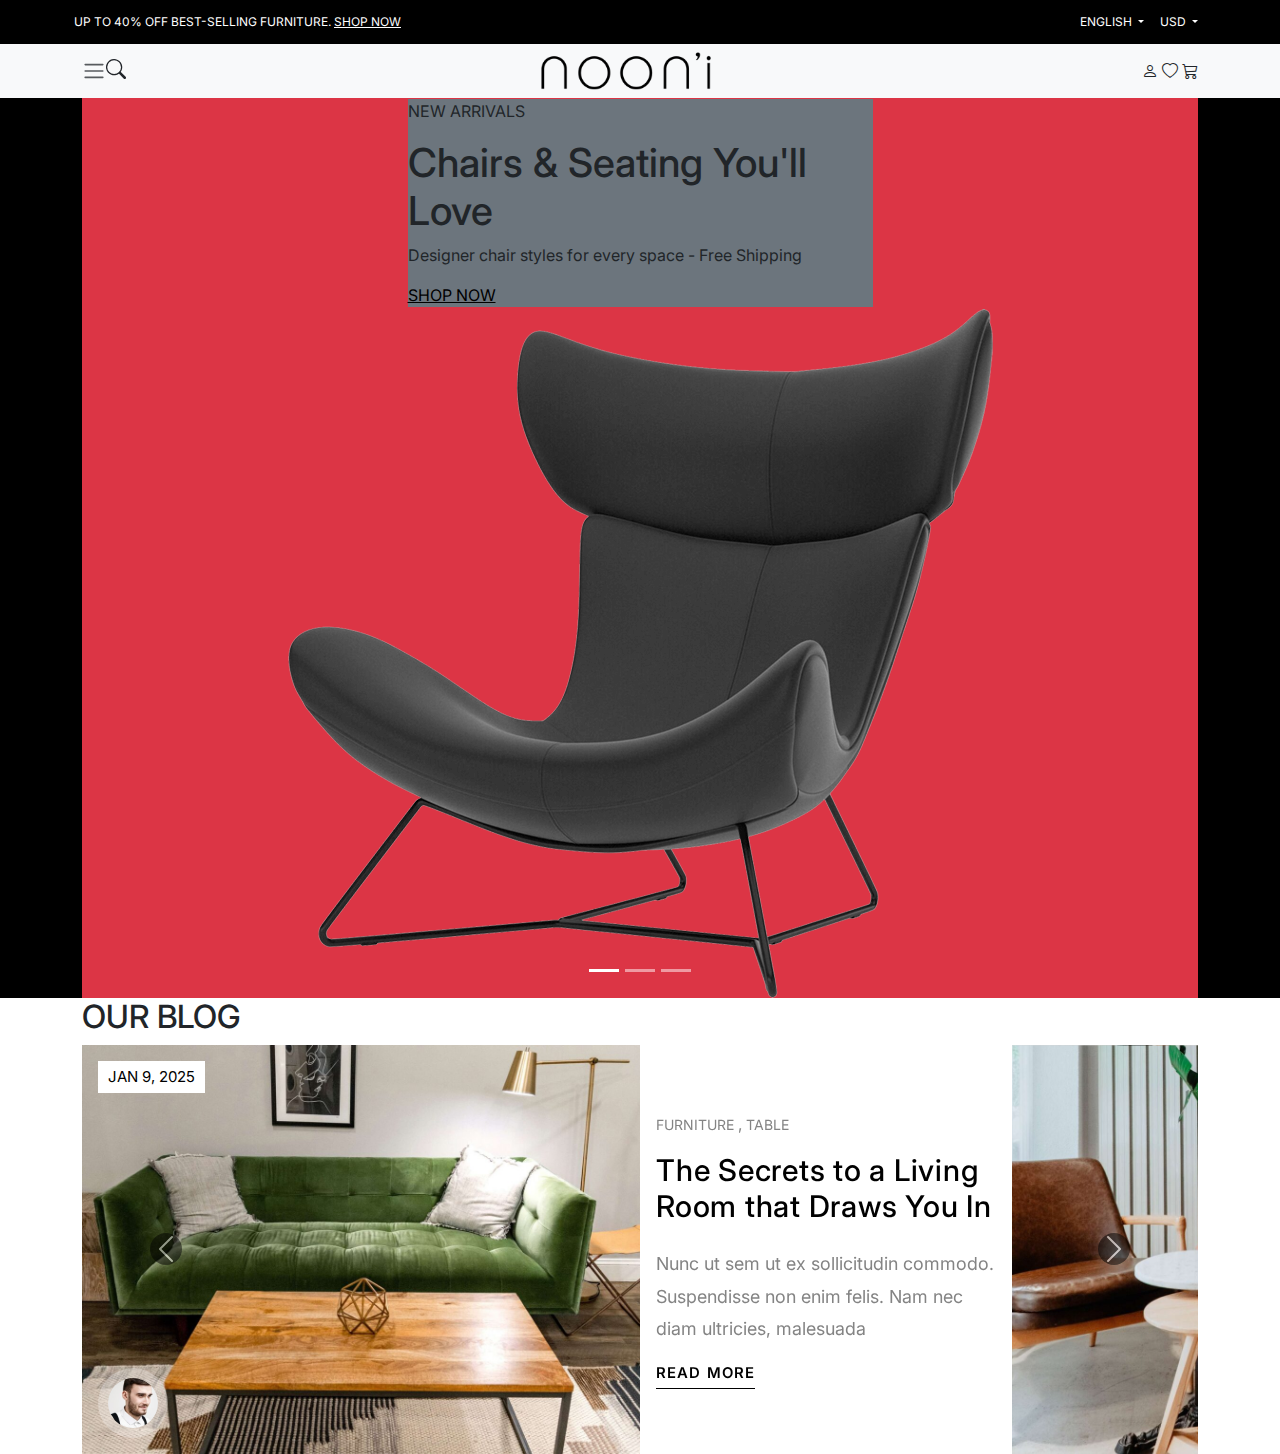
==== index.html @ 22b79409 "firstCommit" ====
<!DOCTYPE html>
<html lang="en">
<head>
    <meta charset="UTF-8">
    <meta name="viewport" content="width=device-width, initial-scale=1.0">
    <title> Nooni - Online Shopping Egypt </title>
    <meta name="description" content="Say Hello To Your Favourite Brands! Check Our Wide Range Of Products on nooni. shop Now! We Have All Your Needs With The Best">
    <link rel="icon"  href="./assets/imgs/favicon.ico">
    <link rel="stylesheet" href="https://cdn.jsdelivr.net/npm/bootstrap-icons@1.11.3/font/bootstrap-icons.min.css">
    <link href="https://cdn.jsdelivr.net/npm/bootstrap@5.3.3/dist/css/bootstrap.min.css" rel="stylesheet" integrity="sha384-QWTKZyjpPEjISv5WaRU9OFeRpok6YctnYmDr5pNlyT2bRjXh0JMhjY6hW+ALEwIH" crossorigin="anonymous">
    <script src="https://cdn.jsdelivr.net/npm/bootstrap@5.3.3/dist/js/bootstrap.bundle.min.js" integrity="sha384-YvpcrYf0tY3lHB60NNkmXc5s9fDVZLESaAA55NDzOxhy9GkcIdslK1eN7N6jIeHz" crossorigin="anonymous"></script>
    
    <link rel="stylesheet" href="https://cdnjs.cloudflare.com/ajax/libs/animate.css/4.1.1/animate.min.css"/>

    <link rel="stylesheet" href="./assets/styles/global.css">
    <link rel="stylesheet" href="./assets/styles/index.css">

</head>

<body>
    <!-- header start  -->
    <header class="">

        <nav class=" header-top  navbar navbar-expand-lg navbar-dark bg-black p-0 container-fluid ">
            <div class="container p-1 ">
                <div class="leftTopNav navbar-text text-white p-0">
                    <p class="nav-paragraph m-0">Up to 40% off Best-Selling Furniture. <span class="linkForHover"> <a class="nav-left-link" href="#shop">Shop Now</a> </span>  </p>
                </div>

                <div class="rightTopNav ">
                    <ul class="navbar-nav p-0 m-0 d-flex flex-row">
                        <li class="nav-item dropdown p-0 m-0 menu-items">
                            <a class=" text-white nav-link dropdown-toggle  " href="#" role="button" data-bs-toggle="dropdown" aria-expanded="false">
                                English
                            </a>
                            <ul class="dropdown-menu dropdown-items">
                              <li><a class="dropdown-item" href="#">Français</a></li>
                              <li><a class="dropdown-item" href="#">Deutsch </a></li>
                            </ul>
                        </li>

                        <li class="nav-item dropdown p-0 m-0 menu-items">
                            <a class="nav-link dropdown-toggle text-white" href="#" role="button" data-bs-toggle="dropdown" aria-expanded="false">
                                usd
                            </a>
                            <ul class="dropdown-menu dropdown-items">
                              <li><a class="dropdown-item" href="#">USD</a></li>
                              <li><a class="dropdown-item" href="#">EUR</a></li>
                            </ul>
                        </li>
                    </ul>
            </div>
          </nav>

          <nav class="button-header navbar bg-body-tertiary ">
            <div class="container ">
                
                <div class="button-header-left d-flex">

                    <!-- <button class="navbar-toggler" type="button" data-bs-toggle="offcanvas" data-bs-target="#offcanvasNavbar" aria-controls="offcanvasNavbar" aria-label="Toggle navigation">
                        <span class="navbar-toggler-icon"></span>
                      </button> -->
                      <div class="navbar-toggler-icon" data-bs-toggle="offcanvas" data-bs-target="#offcanvasNavbar" aria-controls="offcanvasNavbar" aria-label="Toggle navigation">  </div>

                      <div class="offcanvas offcanvas-start" tabindex="-1" id="offcanvasNavbar" aria-labelledby="offcanvasNavbarLabel">
                        <div class="offcanvas-header">
                          <h5 class="offcanvas-title" id="offcanvasNavbarLabel">nooni</h5>
                          <button type="button" class="btn-close" data-bs-dismiss="offcanvas" aria-label="Close"></button>
                        </div>
                        
                        <div class="offcanvas-body">
                          <ul class="navbar-nav justify-content-end flex-grow-1 pe-3">
                            <li class="nav-item">
                              <a class="nav-link active" aria-current="page" href="#">Home</a>
                            </li>
                            <li class="nav-item">
                              <a class="nav-link" href="#">Shop</a>
                            </li>
                            <li class="nav-item">
                              <a class="nav-link" href="#">Product</a>
                            </li>
                            <li class="nav-item">
                              <a class="nav-link" href="#">Blog</a>
                            </li>
                            <li class="nav-item">
                              <a class="nav-link" href="#">About us</a>
                            </li>
                            <li class="nav-item">
                              <a class="nav-link" href="#">Contact us</a>
                            </li>
                          </ul>
                          <!-- <form class="d-flex mt-3" role="search">
                            <input class="form-control me-2" type="search" placeholder="Search" aria-label="Search">
                            <button class="btn btn-outline-success" type="submit">Search</button>
                          </form> -->
                        </div>
                      </div>
        
        
        
      
                      <!-- <button class="btn" type="button" data-bs-toggle="offcanvas" data-bs-target="#offcanvasRight" aria-controls="offcanvasRight">search</button> -->
                      <svg xmlns="http://www.w3.org/2000/svg" width="20" height="20" fill="currentColor" class="bi bi-search " viewBox="0 0 16 16" data-bs-toggle="offcanvas" data-bs-target="#offcanvasRight" aria-controls="offcanvasRight">
                          <path d="M11.742 10.344a6.5 6.5 0 1 0-1.397 1.398h-.001q.044.06.098.115l3.85 3.85a1 1 0 0 0 1.415-1.414l-3.85-3.85a1 1 0 0 0-.115-.1zM12 6.5a5.5 5.5 0 1 1-11 0 5.5 5.5 0 0 1 11 0"/>
                      </svg>


                      <div class="offcanvas offcanvas-end" tabindex="-1" id="offcanvasRight" aria-labelledby="offcanvasRightLabel">
                      <div class="offcanvas-header">
                          <h5 class="offcanvas-title" id="offcanvasRightLabel">Search for products (0) </h5>
                          <button type="button" class="btn-close" data-bs-dismiss="offcanvas" aria-label="Close"></button>
                      </div>
                      <div class="offcanvas-body">
                          <form class="d-flex mt-3" role="search">
                            <input class="form-control me-2" type="search" placeholder="Search" aria-label="Search">
                            <button class="btn btn-outline-success" type="submit">Search</button>
                          </form>
                      </div>
                      </div>
                
                </div>

                <div class="button-header-center">
                    <a class="navbar-brand" href="#">
                        <img src="./assets/imgs/logo.png" width= 170px" alt="logo">
                    </a>
                    
                </div>

                <div class="button-header-right">
                    <i class="bi bi-person"></i>
                    <i class="bi bi-heart"></i>
                    <i class="bi bi-cart3"></i>
                </div>

            </div>
          </nav>
          
    </header>
    
    <!-- header end  -->
    
    <!-- main page start  -->
     <main class="col-12 bg-black " style="height: 100vh;">
      <div id="carouselExampleIndicators" class="carousel slide h-100 container">
        <div class="carousel-indicators">
          <button type="button" data-bs-target="#carouselExampleIndicators" data-bs-slide-to="0" class="active" aria-current="true" aria-label="Slide 1"></button>
          <button type="button" data-bs-target="#carouselExampleIndicators" data-bs-slide-to="1" aria-label="Slide 2"></button>
          <button type="button" data-bs-target="#carouselExampleIndicators" data-bs-slide-to="2" aria-label="Slide 3"></button>
        </div>
        
        <div class="carousel-inner">
          <div class="carousel-item active bg-dark">
            <div class="slide bg-danger col-12 d-flex justify-content-center align-items-center flex-wrap " style="height: 100vh;">
              <div class="leftSideHome1 bg-secondary col-5">
                <p class="text-uppercase "> new arrivals </p>
                <h1> Chairs & Seating You'll Love </h1>
                <p>
                  Designer chair styles for every space -
                  <span>Free Shipping</span>
                </p>
                <a href="#shop" class="text-black text-uppercase">SHOP NOW</a>
              </div>
              <img class="rightSideHome1" src="./assets/imgs/Home/slide-1-home1-2.png" width="col-5" alt="...">
            </div>
          </div>
          <div class="carousel-item">
            <div class="bg-success col-12" style="height: 100vh;" >slied 3</div>
            <img src="..." class="d-block w-100" alt="...">
          </div>
          <div class="carousel-item">
            <div class="bg-secondary col-12 " style="height: 100vh;" >slied 3</div>
            <img src="..." class="d-block w-100" alt="...">
          </div>
        </div>

      </div>
     </main>


    <!-- main page end  -->


    <!-- -------------------new section------------------- -->
     <div class="container ">
      <h2> OUR BLOG </h2>
      <div id="carouselExample" class="carousel slide" >
        <div class="carousel-inner">
          <div class="carousel-item active d-flex flex-wrap w-100">
            <div class="leftCarousel col-6 ">
              <a href="#" class="blogToGo">
                <img src="./assets/imgs/Home/blog-1-1174x862.jpg" class="img-blog "  alt="...">
              </a>

              <div class=" auther-contain rounded-circle position-absolute d-flex justify-content-center align-items-center" >
                <a href="#">
                  <img src="./assets/imgs/Home/auther.jpeg" class=" img-auther  rounded-circle" alt="..." style="width: 50px; height: 50px;">
                </a>
              </div>

              <span class="date-time bg-white text-black position-absolute  text-uppercase"> Jan 9, 2025 </span>
            </div>

            <div class="rightCarousel col-6  d-flex ">
              <div class="firstSide col-8 d-flex flex-column justify-content-center px-3">
                <div class="contTopLinks text-uppercase ">
                  <a class="topLinks text-decoration-none" href="#">Furniture</a>
                  <span>,</span>
                  <a class="topLinks text-decoration-none" href="#">table</a>
                </div>
                <h2 class="py-3">The Secrets to a Living Room that Draws You In</h2>
                <p>
                  Nunc ut sem ut ex sollicitudin commodo. Suspendisse non enim felis.
                  Nam nec diam ultricies, malesuada
                </p>
                <a class=" readMore text-uppercase text-decoration-none" href="">read more </a>

              </div>

              <a href="#" class="hamada col-4  bg-danger">
                <div class="  ">
  
                  <!-- <div class=" auther-containLeft rounded-circle position-absolute d-flex justify-content-center align-items-center" >
                    <a href="#">
                      <img src="./assets/imgs/Home/auther.jpeg" class=" img-auther  rounded-circle" alt="..." style="width: 50px; height: 50px;">
                    </a>
                  </div>
    
                  <span class="date-timeLeft bg-white text-black position-absolute  text-uppercase"> Jan 9, 2025 </span> -->
                </div>    

              </a>
          
            </div>
          </div>



          <div class="carousel-item">
            <img src="./assets/imgs/Home/banner-1.jpg" class="d-block w-100" alt="...">
          </div>




          

        </div>

        <button class="carousel-control-prev btn-circle" type="button" data-bs-target="#carouselExample" data-bs-slide="prev">
          <span class="  rounded-circle bg-black  carousel-control-prev-icon " aria-hidden="true"></span>
          <span class=" visually-hidden">Previous</span>
        </button>
        <button class="carousel-control-next" type="button" data-bs-target="#carouselExample" data-bs-slide="next">
          <span class="rounded-circle bg-black carousel-control-next-icon" aria-hidden="true"></span>
          <span class="visually-hidden">Next</span>
        </button>
      </div>



     </div>


    <script src=""></script>
</body>
</html>
---- assets/styles/global.css ----
@import url('https://fonts.googleapis.com/css2?family=Inter:ital,opsz,wght@0,14..32,100..900;1,14..32,100..900&display=swap');
@import url("https://cdn.jsdelivr.net/npm/bootstrap-icons@1.11.3/font/bootstrap-icons.min.css");

*{
    margin: 0;
    padding: 0;
    box-sizing: border-box;
    font-weight: 400;
    font-style: normal;
    font-family: "Inter", serif;
    scrollbar-width: thin;
}

body{
    min-height: 100vh;
    background-color: var(--main-color);
}

:root{
    --main-color :#ffffff;
    --main-bg-color :#f2f2f2;
    --top-link-hover-color:rgba(132, 132, 132, 1);
}

/* :root {
    --text-primary: #000012;
    --text-secondary: #1d1a17;
    --text-tertiary: #b2b2b2;
    --bg-primary: #000000;
    --bg-hot: #d10202;
    --bg-sold: #979797;
    --hover-primary: #d10202;
  }
  
a {
    text-decoration: none;
    color: #000000;
} */
  
/* @import url("https://cdnjs.cloudflare.com/ajax/libs/font-awesome/6.5.1/css/all.min.css");
@import url("https://cdn.jsdelivr.net/npm/bootstrap-icons@1.11.3/font/bootstrap-icons.min.css"); */
---- assets/styles/index.css ----
@media screen and (max-width: 767px) {
    .rightTopNav {
        display: none;
    }
    .leftTopNav{
        margin: auto;
    }
}

.header-top{
    font-size: 12px !important;
    text-transform: uppercase;
    max-width: 100%;
    min-height: 24px;
    line-height: 20px;

}
.dropdown-items {
  display: none;
}

.menu-items:hover .dropdown-items {
  display: block;
}
.menu-items:hover .nav-link {
    color: var(--top-link-hover-color) !important;
}
.linkForHover:hover .nav-left-link {
    color: var(--top-link-hover-color) !important;
}


/* -------------------------main start--------------------------- */
.slide img{
    object-fit: contain;
}
/* -------------------------main end--------------------------- */



/* -------------------------OUR BLOG start--------------------------- */
.leftCarousel{
    overflow: hidden;
}
 .carousel-control-next-icon:hover{
    background-color: gray !important;
}
.carousel-control-prev-icon:hover{
    background-color: gray !important;
}
.img-blog:hover {
    transform: scale(1.1);    
}
.img-blog{
    transition: 500ms ease;
    max-width: 100%;
}
.auther-contain{
    width: 70px;
    height: 70px;
    bottom: 1rem;
    left: 1rem;
    background-color: rgba(255, 255, 255, 0.281);
}
.date-time{
    padding: 5px 10px;
    font-size: 15px;
    top: 1rem;
    left: 1rem;
}

/* ---------- */
.topLinks{
    color: #848484;
    font-size: 14px !important;
}
.topLinks:hover{
    color: rgba(209,2,2,1);
}
.contTopLinks span{
    color: #848484;
}
.firstSide h2{
    color: black;
    font-size: 30px;
    letter-spacing: 0.025em;
}
.firstSide h2:hover{
    color: rgba(209,2,2,1);
}
.firstSide p{
    color: #848484;
    font-size: 16px;
    line-height: 1.8;
    font-size: 1.12em;
}
.firstSide .readMore{
    color: black;
    font-size: 0.93rem;
    font-weight: 600;
    line-height: 1.7;
    letter-spacing: 0.075em;
    position: relative;
    max-width: fit-content;
}

.firstSide .readMore::before {
    content: "";
    position: absolute;
    width: 100%;
    height: 1px;
    background-color: #000000;
    bottom: -2px;
    left: 0;
}
.firstSide .readMore::after {
    content: "";
    position: absolute;
    width: 0;
    height: 1px;
    background-color: #000000;
    transition: width 0.3s ease-in-out;
    bottom: -2px;
    left: 0;
}
.firstSide .readMore:hover::before {
    width: 0%;
}
.firstSide .readMore:hover::after {
    width: 100%;
}

.rightCarousel{
    overflow: hidden;
}
.hamada {
    background-image:url(../imgs/Home/blog-2-1174x862.jpg);
    background-position: left center;
    background-size: cover
  }

  .hamada:hover {
    transform: scale(1.1);    
}
.hamada{
    transition: 500ms ease;
    max-width: 100%;
}

/* -------------------------OUR BLOG end--------------------------- */
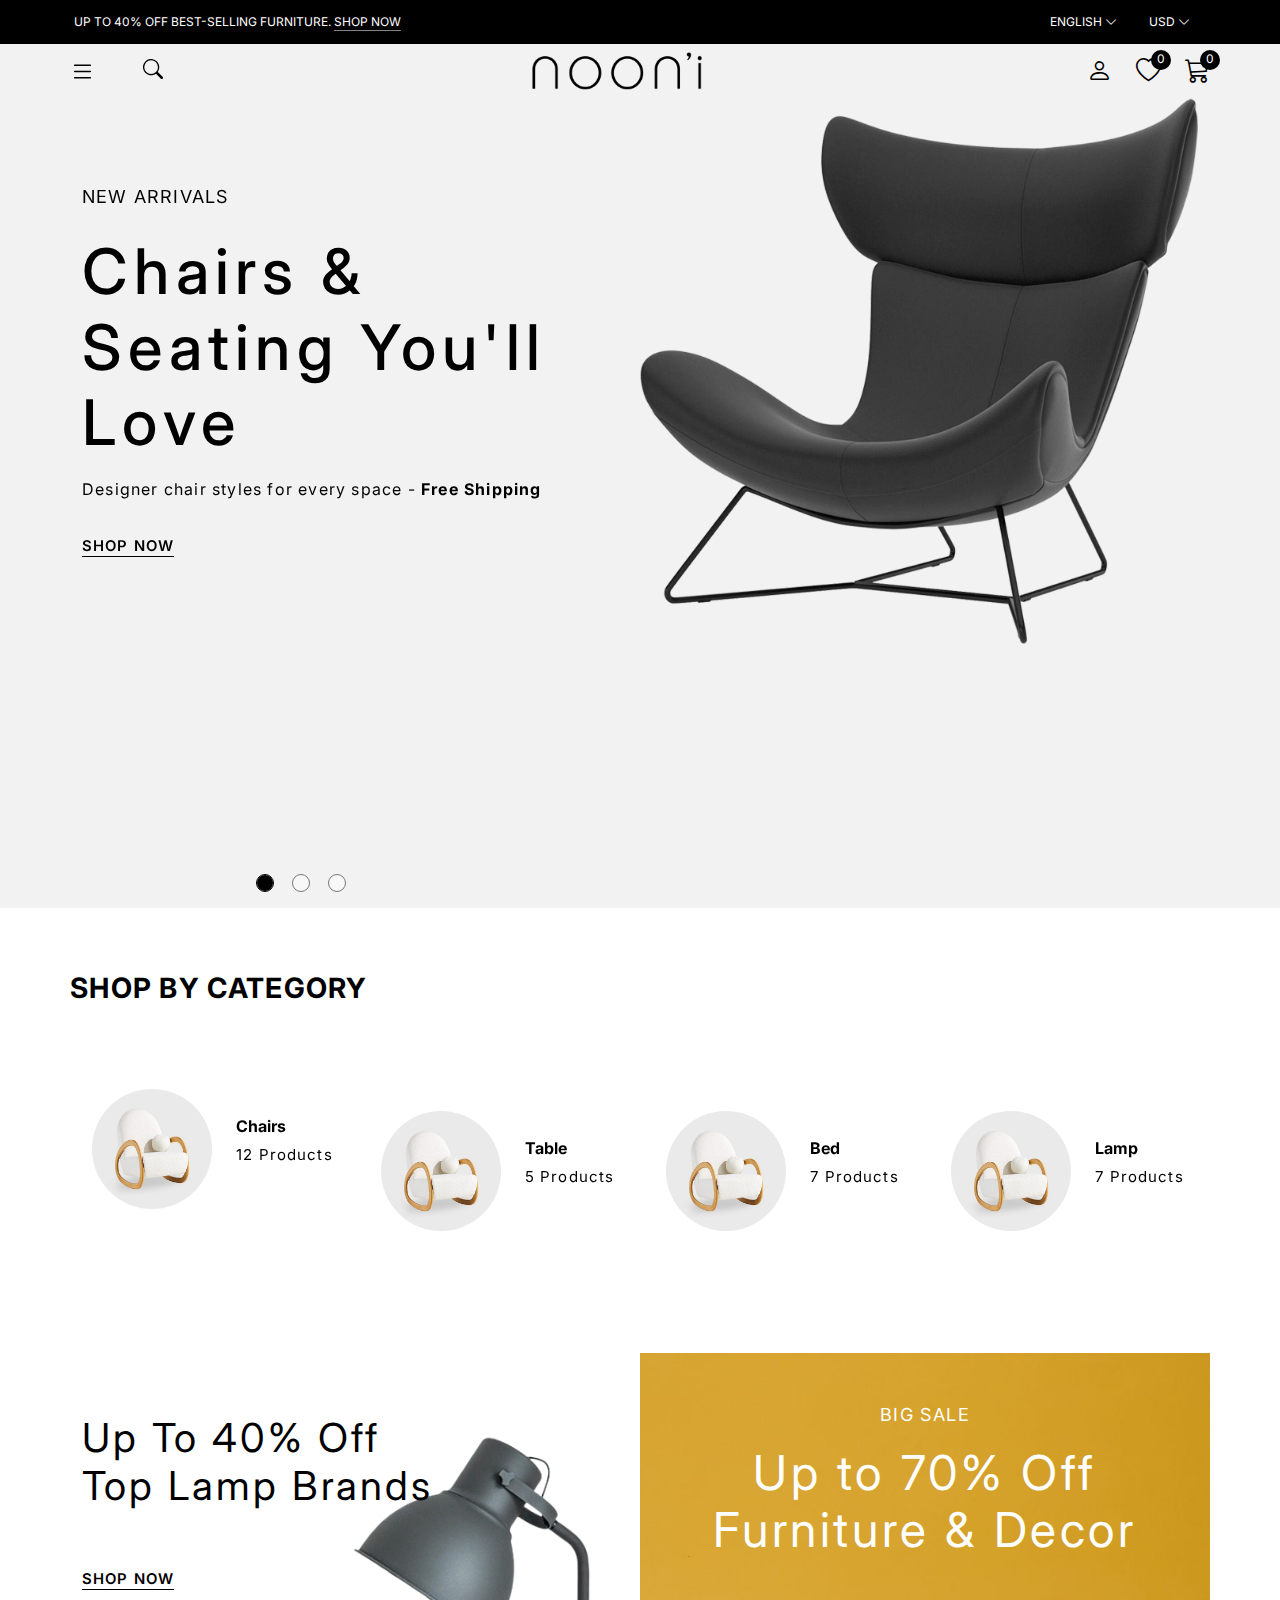
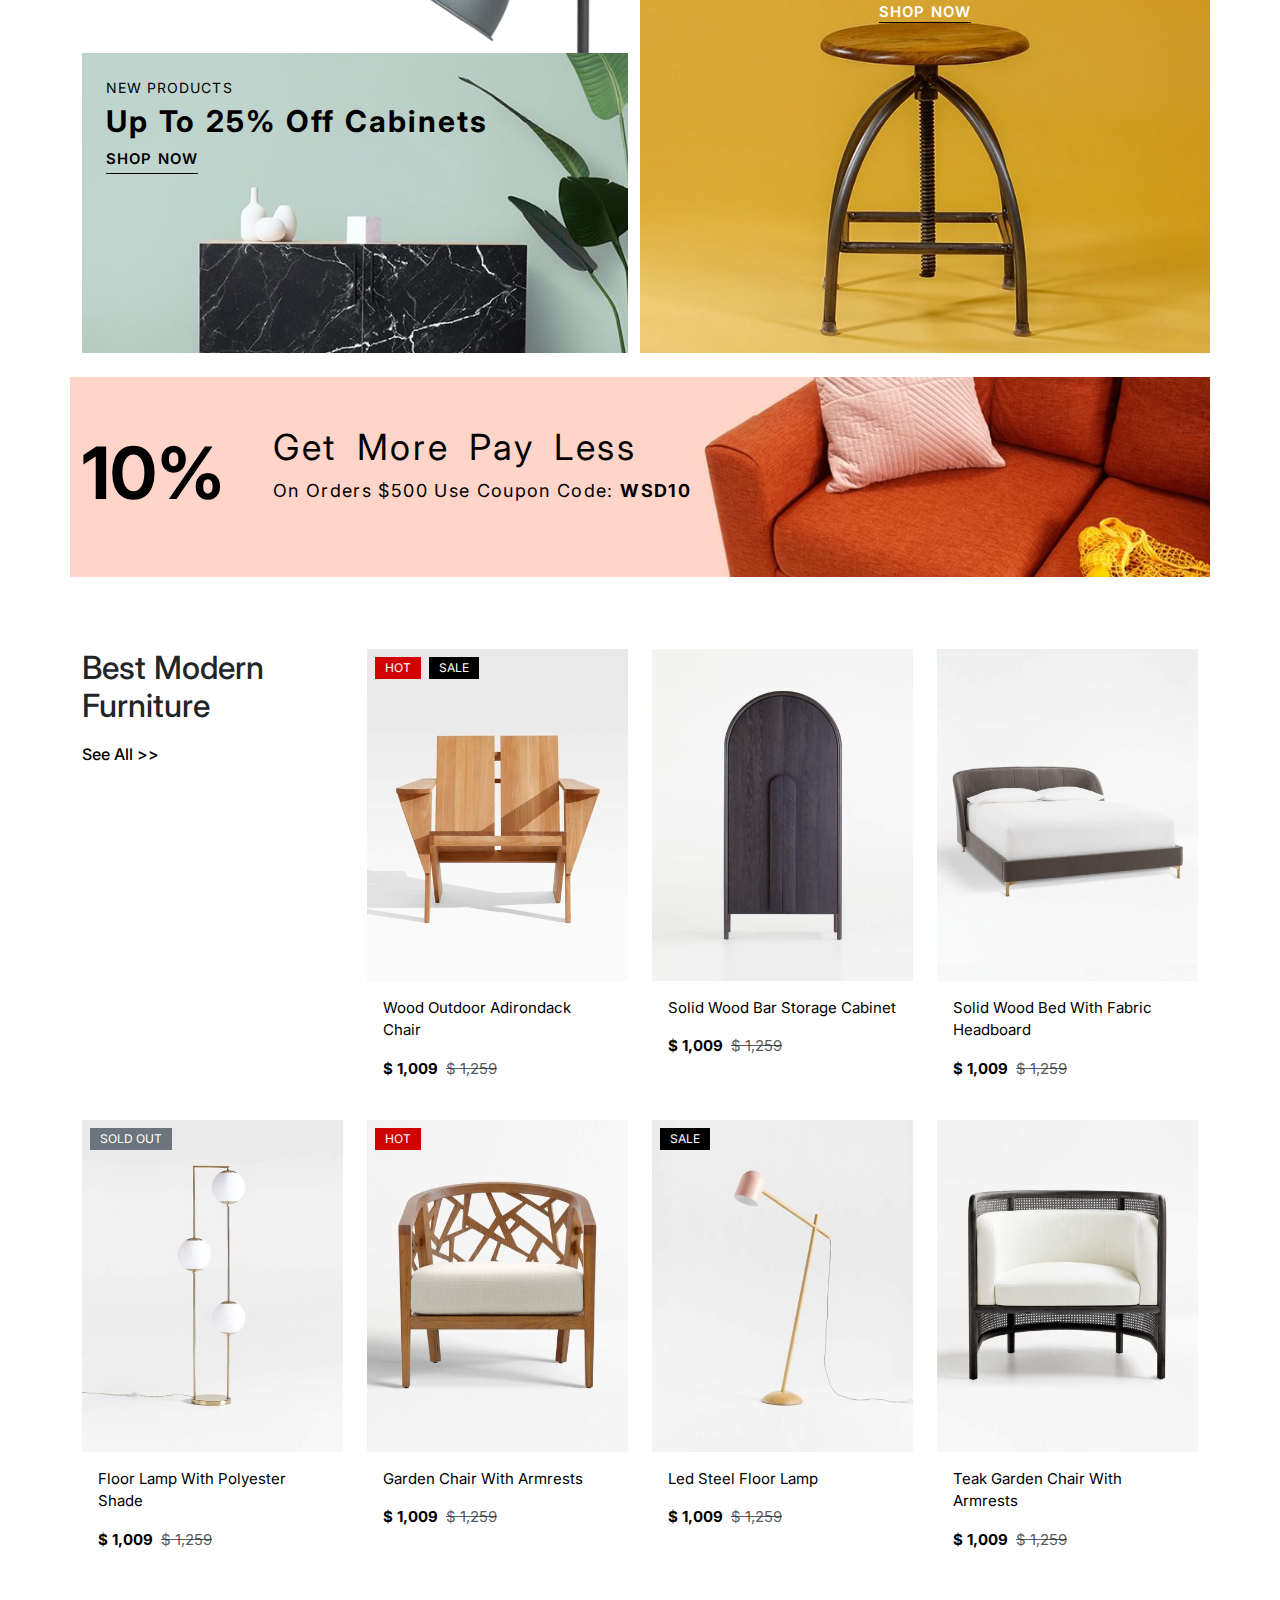
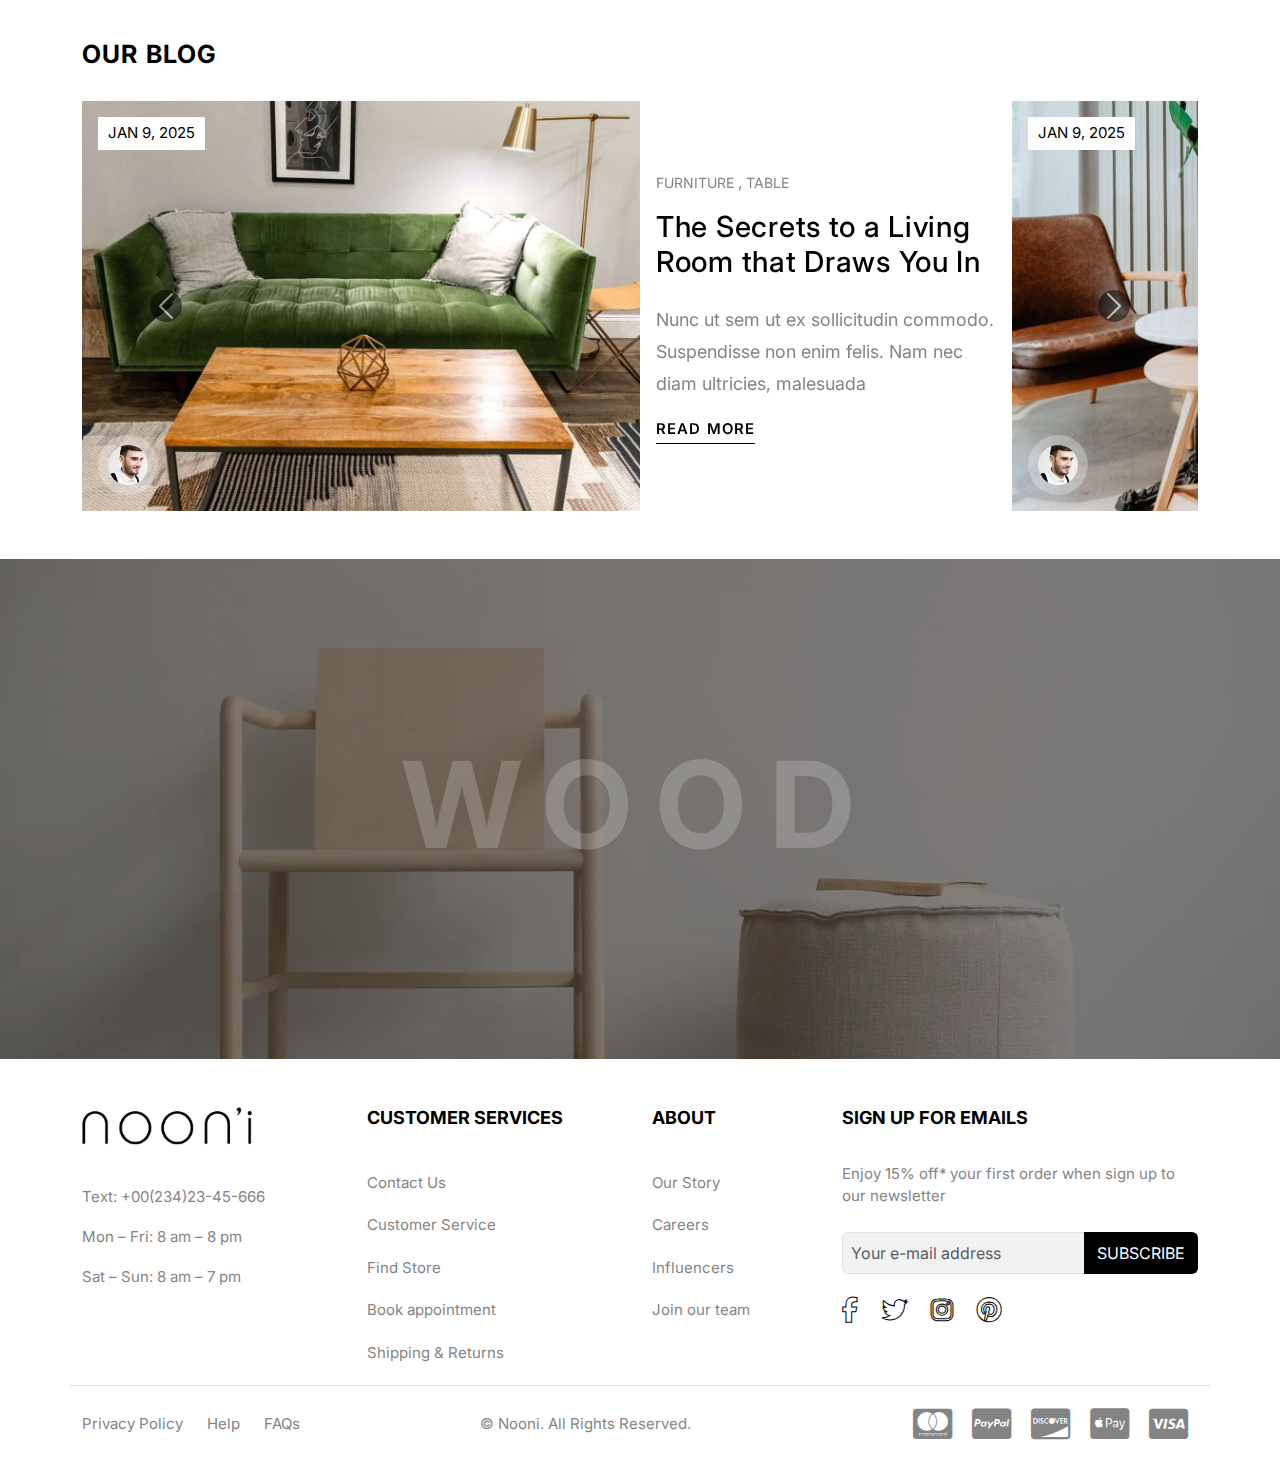
==== commit 416f1945: "v01" ====
--- a/index.html
+++ b/index.html
@@ -1,203 +1,696 @@
 <!DOCTYPE html>
 <html lang="en">
+
 <head>
-    <meta charset="UTF-8">
-    <meta name="viewport" content="width=device-width, initial-scale=1.0">
-    <title> Nooni - Online Shopping Egypt </title>
-    <meta name="description" content="Say Hello To Your Favourite Brands! Check Our Wide Range Of Products on nooni. shop Now! We Have All Your Needs With The Best">
-    <link rel="icon"  href="./assets/imgs/favicon.ico">
-    <link rel="stylesheet" href="https://cdn.jsdelivr.net/npm/bootstrap-icons@1.11.3/font/bootstrap-icons.min.css">
-    <link href="https://cdn.jsdelivr.net/npm/bootstrap@5.3.3/dist/css/bootstrap.min.css" rel="stylesheet" integrity="sha384-QWTKZyjpPEjISv5WaRU9OFeRpok6YctnYmDr5pNlyT2bRjXh0JMhjY6hW+ALEwIH" crossorigin="anonymous">
-    <script src="https://cdn.jsdelivr.net/npm/bootstrap@5.3.3/dist/js/bootstrap.bundle.min.js" integrity="sha384-YvpcrYf0tY3lHB60NNkmXc5s9fDVZLESaAA55NDzOxhy9GkcIdslK1eN7N6jIeHz" crossorigin="anonymous"></script>
-    
-    <link rel="stylesheet" href="https://cdnjs.cloudflare.com/ajax/libs/animate.css/4.1.1/animate.min.css"/>
-
-    <link rel="stylesheet" href="./assets/styles/global.css">
-    <link rel="stylesheet" href="./assets/styles/index.css">
-
+  <meta charset="UTF-8">
+  <meta name="viewport" content="width=device-width, initial-scale=1.0">
+  <title> Nooni - Online Shopping Egypt </title>
+  <meta name="description"
+    content="Say Hello To Your Favourite Brands! Check Our Wide Range Of Products on nooni. shop Now! We Have All Your Needs With The Best">
+  <link rel="icon" href="./assets/imgs/favicon.ico">
+  <link rel="stylesheet" href="https://cdn.jsdelivr.net/npm/bootstrap-icons@1.11.3/font/bootstrap-icons.min.css">
+  <link href="https://cdn.jsdelivr.net/npm/bootstrap@5.3.3/dist/css/bootstrap.min.css" rel="stylesheet"
+    integrity="sha384-QWTKZyjpPEjISv5WaRU9OFeRpok6YctnYmDr5pNlyT2bRjXh0JMhjY6hW+ALEwIH" crossorigin="anonymous">
+  <link rel="stylesheet" href="https://cdn.jsdelivr.net/npm/swiper@11/swiper-bundle.min.css" />
+  <link rel="stylesheet" href="https://unpkg.com/swiper/swiper-bundle.min.css">
+  <link rel="stylesheet" href="https://cdnjs.cloudflare.com/ajax/libs/font-awesome/6.7.2/css/all.min.css"
+    integrity="sha512-Evv84Mr4kqVGRNSgIGL/F/aIDqQb7xQ2vcrdIwxfjThSH8CSR7PBEakCr51Ck+w+/U6swU2Im1vVX0SVk9ABhg=="
+    crossorigin="anonymous" referrerpolicy="no-referrer" />
+  <link rel="stylesheet" href="https://cdnjs.cloudflare.com/ajax/libs/animate.css/4.1.1/animate.min.css" />
+
+
+  <link rel="stylesheet" href="./assets/styles/global.css">
+  <link rel="stylesheet" href="./assets/styles/index.css">
 </head>
 
 <body>
-    <!-- header start  -->
-    <header class="">
-
-        <nav class=" header-top  navbar navbar-expand-lg navbar-dark bg-black p-0 container-fluid ">
-            <div class="container p-1 ">
-                <div class="leftTopNav navbar-text text-white p-0">
-                    <p class="nav-paragraph m-0">Up to 40% off Best-Selling Furniture. <span class="linkForHover"> <a class="nav-left-link" href="#shop">Shop Now</a> </span>  </p>
-                </div>
-
-                <div class="rightTopNav ">
-                    <ul class="navbar-nav p-0 m-0 d-flex flex-row">
-                        <li class="nav-item dropdown p-0 m-0 menu-items">
-                            <a class=" text-white nav-link dropdown-toggle  " href="#" role="button" data-bs-toggle="dropdown" aria-expanded="false">
-                                English
-                            </a>
-                            <ul class="dropdown-menu dropdown-items">
-                              <li><a class="dropdown-item" href="#">Français</a></li>
-                              <li><a class="dropdown-item" href="#">Deutsch </a></li>
-                            </ul>
-                        </li>
-
-                        <li class="nav-item dropdown p-0 m-0 menu-items">
-                            <a class="nav-link dropdown-toggle text-white" href="#" role="button" data-bs-toggle="dropdown" aria-expanded="false">
-                                usd
-                            </a>
-                            <ul class="dropdown-menu dropdown-items">
-                              <li><a class="dropdown-item" href="#">USD</a></li>
-                              <li><a class="dropdown-item" href="#">EUR</a></li>
-                            </ul>
-                        </li>
-                    </ul>
-            </div>
-          </nav>
-
-          <nav class="button-header navbar bg-body-tertiary ">
-            <div class="container ">
-                
-                <div class="button-header-left d-flex">
-
-                    <!-- <button class="navbar-toggler" type="button" data-bs-toggle="offcanvas" data-bs-target="#offcanvasNavbar" aria-controls="offcanvasNavbar" aria-label="Toggle navigation">
-                        <span class="navbar-toggler-icon"></span>
-                      </button> -->
-                      <div class="navbar-toggler-icon" data-bs-toggle="offcanvas" data-bs-target="#offcanvasNavbar" aria-controls="offcanvasNavbar" aria-label="Toggle navigation">  </div>
-
-                      <div class="offcanvas offcanvas-start" tabindex="-1" id="offcanvasNavbar" aria-labelledby="offcanvasNavbarLabel">
-                        <div class="offcanvas-header">
-                          <h5 class="offcanvas-title" id="offcanvasNavbarLabel">nooni</h5>
-                          <button type="button" class="btn-close" data-bs-dismiss="offcanvas" aria-label="Close"></button>
-                        </div>
-                        
-                        <div class="offcanvas-body">
-                          <ul class="navbar-nav justify-content-end flex-grow-1 pe-3">
-                            <li class="nav-item">
-                              <a class="nav-link active" aria-current="page" href="#">Home</a>
-                            </li>
-                            <li class="nav-item">
-                              <a class="nav-link" href="#">Shop</a>
-                            </li>
-                            <li class="nav-item">
-                              <a class="nav-link" href="#">Product</a>
-                            </li>
-                            <li class="nav-item">
-                              <a class="nav-link" href="#">Blog</a>
-                            </li>
-                            <li class="nav-item">
-                              <a class="nav-link" href="#">About us</a>
-                            </li>
-                            <li class="nav-item">
-                              <a class="nav-link" href="#">Contact us</a>
-                            </li>
-                          </ul>
-                          <!-- <form class="d-flex mt-3" role="search">
-                            <input class="form-control me-2" type="search" placeholder="Search" aria-label="Search">
-                            <button class="btn btn-outline-success" type="submit">Search</button>
-                          </form> -->
-                        </div>
-                      </div>
-        
-        
-        
-      
-                      <!-- <button class="btn" type="button" data-bs-toggle="offcanvas" data-bs-target="#offcanvasRight" aria-controls="offcanvasRight">search</button> -->
-                      <svg xmlns="http://www.w3.org/2000/svg" width="20" height="20" fill="currentColor" class="bi bi-search " viewBox="0 0 16 16" data-bs-toggle="offcanvas" data-bs-target="#offcanvasRight" aria-controls="offcanvasRight">
-                          <path d="M11.742 10.344a6.5 6.5 0 1 0-1.397 1.398h-.001q.044.06.098.115l3.85 3.85a1 1 0 0 0 1.415-1.414l-3.85-3.85a1 1 0 0 0-.115-.1zM12 6.5a5.5 5.5 0 1 1-11 0 5.5 5.5 0 0 1 11 0"/>
-                      </svg>
-
-
-                      <div class="offcanvas offcanvas-end" tabindex="-1" id="offcanvasRight" aria-labelledby="offcanvasRightLabel">
-                      <div class="offcanvas-header">
-                          <h5 class="offcanvas-title" id="offcanvasRightLabel">Search for products (0) </h5>
-                          <button type="button" class="btn-close" data-bs-dismiss="offcanvas" aria-label="Close"></button>
-                      </div>
-                      <div class="offcanvas-body">
-                          <form class="d-flex mt-3" role="search">
-                            <input class="form-control me-2" type="search" placeholder="Search" aria-label="Search">
-                            <button class="btn btn-outline-success" type="submit">Search</button>
-                          </form>
-                      </div>
-                      </div>
-                
-                </div>
-
-                <div class="button-header-center">
-                    <a class="navbar-brand" href="#">
-                        <img src="./assets/imgs/logo.png" width= 170px" alt="logo">
-                    </a>
-                    
-                </div>
-
-                <div class="button-header-right">
-                    <i class="bi bi-person"></i>
-                    <i class="bi bi-heart"></i>
-                    <i class="bi bi-cart3"></i>
-                </div>
-
-            </div>
-          </nav>
-          
-    </header>
-    
-    <!-- header end  -->
-    
-    <!-- main page start  -->
-     <main class="col-12 bg-black " style="height: 100vh;">
-      <div id="carouselExampleIndicators" class="carousel slide h-100 container">
-        <div class="carousel-indicators">
-          <button type="button" data-bs-target="#carouselExampleIndicators" data-bs-slide-to="0" class="active" aria-current="true" aria-label="Slide 1"></button>
-          <button type="button" data-bs-target="#carouselExampleIndicators" data-bs-slide-to="1" aria-label="Slide 2"></button>
-          <button type="button" data-bs-target="#carouselExampleIndicators" data-bs-slide-to="2" aria-label="Slide 3"></button>
-        </div>
-        
-        <div class="carousel-inner">
-          <div class="carousel-item active bg-dark">
-            <div class="slide bg-danger col-12 d-flex justify-content-center align-items-center flex-wrap " style="height: 100vh;">
-              <div class="leftSideHome1 bg-secondary col-5">
-                <p class="text-uppercase "> new arrivals </p>
-                <h1> Chairs & Seating You'll Love </h1>
-                <p>
-                  Designer chair styles for every space -
-                  <span>Free Shipping</span>
-                </p>
-                <a href="#shop" class="text-black text-uppercase">SHOP NOW</a>
+  <!-- header start  -->
+  <header class="">
+    <nav class=" header-top  navbar  navbar-dark bg-black p-0 container-fluid ">
+      <div class="container  p-1 d-flex justify-content-center align-items-center justify-content-md-between">
+        <div class="leftTopNav navbar-text text-white">
+          <p class="nav-paragraph m-0 ">
+            Up to 40% off Best-Selling Furniture.
+            <span class="linkForHover">
+              <a class="nav-left-link text-decoration-none " href="#shop">Shop Now</a>
+            </span>
+          </p>
+        </div>
+
+        <div class="rightTopNav d-none d-md-flex  ">
+          <div class="dropdown">
+            <a class="dropA">English
+              <i class="bi bi-chevron-down"></i>
+            </a>
+            <div class="dropdown-content">
+              <a href="#">Français</a>
+              <a href="#">Deutsch</a>
+            </div>
+          </div>
+          <div class="dropdown">
+            <a class="dropA"> usd
+              <i class="bi bi-chevron-down"></i>
+            </a>
+            <div class="dropdown-content">
+              <a href="#">USD</a>
+              <a href="#">EUR</a>
+            </div>
+          </div>
+        </div>
+      </div>
+    </nav>
+    <!-- -------------end top nav--------------- -->
+
+    <nav class="buttom-header navbar col-12 ">
+      <div class="container px-0">
+        <div class="buttom-header-left  d-flex  gap-5">
+          <!-- -------------burger menu------------- -->
+          <svg xmlns="http://www.w3.org/2000/svg" width="25" height="25" fill="currentColor" class="bi bi-list"
+            viewBox="0 0 16 16" data-bs-toggle="offcanvas" data-bs-target="#offcanvasNavbar"
+            aria-controls="offcanvasNavbar" aria-label="Toggle navigation">
+            <path fill-rule="evenodd"
+              d="M2.5 12a.5.5 0 0 1 .5-.5h10a.5.5 0 0 1 0 1H3a.5.5 0 0 1-.5-.5m0-4a.5.5 0 0 1 .5-.5h10a.5.5 0 0 1 0 1H3a.5.5 0 0 1-.5-.5m0-4a.5.5 0 0 1 .5-.5h10a.5.5 0 0 1 0 1H3a.5.5 0 0 1-.5-.5" />
+          </svg>
+          <!-- <i class="bi bi-list " data-bs-toggle="offcanvas" data-bs-target="#offcanvasNavbar"
+          aria-controls="offcanvasNavbar" aria-label="Toggle navigation" style="width: 100px !important; height: 100px !important;"></i> -->
+
+          <div class="offcanvas offcanvas-start" tabindex="-1" id="offcanvasNavbar" data-bs-scroll="true"
+            aria-labelledby="offcanvasNavbarLabel">
+            <div class="offcanvas-header">
+              <button type="button" class="btn-close" data-bs-dismiss="offcanvas" aria-label="Close"></button>
+            </div>
+            <div class="offcanvas-body">
+              <ul class="navbar-nav justify-content-end flex-grow-1 pe-3">
+                <li class="nav-item d-flex align-items-center gap-5 fs-4">
+                  <a class="nav-link active" aria-current="page" href="#">Home</a>
+                  <i class="bi bi-chevron-right fs-5"></i>
+                </li>
+                <li class="nav-item d-flex align-items-center justify-content-around fs-4">
+                  <a class="nav-link" href="#">Shop</a>
+                  <i class="bi bi-chevron-right fs-5"></i>
+                </li>
+                <li class="nav-item d-flex align-items-center justify-content-around fs-4">
+                  <a class="nav-link" href="./pages/product.html">Product</a>
+                  <i class="bi bi-chevron-right fs-5"></i>
+                </li>
+                <li class="nav-item d-flex align-items-center justify-content-around fs-4">
+                  <a class="nav-link" href="#">Blog</a>
+                  <i class="bi bi-chevron-right fs-5"></i>
+                </li>
+                <li class="nav-item d-flex align-items-center justify-content-around fs-4">
+                  <a class="nav-link" href="#">About us</a>
+                  <i class="bi bi-chevron-right fs-5 opacity-0"></i>
+                </li>
+                <li class="nav-item d-flex align-items-center justify-content-around fs-4">
+                  <a class="nav-link" href="#">Contact us</a>
+                  <i class="bi bi-chevron-right fs-5 opacity-0"></i>
+                </li>
+              </ul>
+            </div>
+          </div>
+          <!-- -------------search icon------------- -->
+          <svg xmlns="http://www.w3.org/2000/svg" width="20" height="20" fill="currentColor" class="bi bi-search "
+            viewBox="0 0 16 16" data-bs-toggle="offcanvas" data-bs-target="#offcanvasRight"
+            aria-controls="offcanvasRight">
+            <path
+              d="M11.742 10.344a6.5 6.5 0 1 0-1.397 1.398h-.001q.044.06.098.115l3.85 3.85a1 1 0 0 0 1.415-1.414l-3.85-3.85a1 1 0 0 0-.115-.1zM12 6.5a5.5 5.5 0 1 1-11 0 5.5 5.5 0 0 1 11 0" />
+          </svg>
+          <div class="offcanvas offcanvas-end" tabindex="-1" id="offcanvasRight" aria-labelledby="offcanvasRightLabel"
+            data-bs-scroll="true">
+            <div class="offcanvas-header">
+              <h5 class="offcanvas-title" id="offcanvasRightLabel">Search for products (0) </h5>
+              <button type="button" class="btn-close" data-bs-dismiss="offcanvas" aria-label="Close"></button>
+            </div>
+            <div class="offcanvas-body">
+              <form class="d-flex mt-3" role="search">
+                <input class="form-control me-2" type="search" placeholder="Search" aria-label="Search">
+                <button class="btn btn-outline-success" type="submit">Search</button>
+              </form>
+            </div>
+          </div>
+        </div>
+
+        <!-- -------------logo brand------------- -->
+        <div class="button-header-center">
+          <a class="navbar-brand" href="#">
+            <img src="./assets/imgs/logo.png" width=170px" alt="logo">
+          </a>
+
+        </div>
+
+        <!-- -------------icon in header at rihgt------------- -->
+        <div class="button-header-right d-flex gap-4">
+          <i class="PersonIcon bi bi-person dropdown cursor-pointer d-none d-md-block  " style="font-size: 25px;">
+          </i>
+          <!-- <div class="dropdown-content">
+            <p>log in here</p>
+          </div> -->
+          <a href="#" class="text-black">
+            <i class="bi bi-heart position-relative" style="font-size: 25px;">
+              <span class="navBadges text-white position-absolute translate-middle bg-black p-0 m-0 rounded-circle">
+                0
+              </span>
+            </i>
+          </a>
+          <a href="#" class="text-black">
+            <i class="bi bi-cart3 position-relative" style="font-size: 25px;" data-bs-toggle="offcanvas"
+              data-bs-target="#offcanvasScrolling" aria-controls="offcanvasScrolling">
+              <span class="navBadges text-white position-absolute  translate-middle  bg-black rounded-circle p-0 m-0">
+                0
+              </span>
+            </i>
+          </a>
+
+          <div class="offcanvas offcanvas-end" data-bs-scroll="true" data-bs-backdrop="false" tabindex="-1"
+            id="offcanvasScrolling" aria-labelledby="offcanvasScrollingLabel">
+            <div class="offcanvas-header">
+              <button type="button" class="btn-close" data-bs-dismiss="offcanvas" aria-label="Close"></button>
+            </div>
+            <div class="offcanvas-body d-flex flex-column justify-content-center align-items-center">
+              <i class="bi bi-basket2-fill opacity-25" style="font-size: 100px;"></i>
+              <p class="">Your cart is currently empty</p>
+            </div>
+          </div>
+        </div>
+    </nav>
+  </header>
+  <!-- header end  -->
+
+  <!-- main page start  -->
+  <!-- add this to main tag to make Carousel moveing and with last  -->
+  <!-- id="carouselExample" class="carousel slide" data-bs-ride="carousel" -->
+  <main class="mainCont col-12 mb-5" data-bs-ride="carousel">
+    <div id="carouselExampleIndicators" class="carousel slide  container h-100">
+      <div class="carousel-indicators">
+        <button type="button" data-bs-target="#carouselExampleIndicators" data-bs-slide-to="0" class="active"
+          aria-current="true" aria-label="Slide 1"></button>
+        <button type="button" data-bs-target="#carouselExampleIndicators" data-bs-slide-to="1"
+          aria-label="Slide 2"></button>
+        <button type="button" data-bs-target="#carouselExampleIndicators" data-bs-slide-to="2"
+          aria-label="Slide 3"></button>
+      </div>
+
+      <div class="carousel-inner">
+        <div class=" carousel-item active">
+          <div class="slide  d-flex justify-content-center align-items-center ">
+            <div class="leftSideHome1  col-6">
+              <p class="text-uppercase  "> new arrivals </p>
+              <h1 class="py-2"> Chairs & Seating You'll Love </h1>
+              <p class="mainP pb-3">
+                Designer chair styles for every space -
+                <span class="fw-bold">Free Shipping</span>
+              </p>
+              <a class=" goLink text-uppercase text-decoration-none" href="#shop">shop now </a>
+            </div>
+            <img class="rightSideHome1   col-6" src="./assets/imgs/Home/slide-1-home1-2.png"
+              alt="home image for some products">
+          </div>
+        </div>
+
+
+        <div class="carousel-item">
+          <div class="slide  d-flex justify-content-center align-items-center ">
+            <div class="leftSideHome1  col-6">
+              <p class="text-uppercase  "> SALE OFF 30% </p>
+              <h1 class="py-2"> Lamps & Lighting Great Low Prices </h1>
+              <p class="mainP pb-3">
+                Free standard shipping
+                <span class="fw-bold">with $35</span>
+              </p>
+              <a class=" goLink text-uppercase text-decoration-none" href="#shop">shop now </a>
+            </div>
+            <img class="rightSideHome1 col-6 " src="./assets/imgs/Home/slide-2-home1-1.png"
+              alt="home image for some products">
+          </div>
+        </div>
+
+        <div class="carousel-item">
+          <div class="slide  d-flex justify-content-center align-items-center">
+            <div class="leftSideHome1  col-6">
+              <p class="text-uppercase  "> SALE OFF 25% </p>
+              <h1 class="py-2"> Discover Living Room Tables </h1>
+              <p class="mainP pb-3">
+                Free standard shipping
+                <span class="fw-bold"> with $45</span>
+              </p>
+              <a class=" goLink text-uppercase text-decoration-none" href="#shop">shop now </a>
+            </div>
+            <img class="rightSideHome1   col-6" src="./assets/imgs/Home/slide-3-home1-1.png" style=" height: 400px;"
+              alt="home image for some products">
+          </div>
+        </div>
+      </div>
+    </div>
+  </main>
+  <!-- main page end  -->
+
+  <!-- ------------------- SHOP BY CATEGORY start swiper------------------- -->
+  <!-- col-6 col-md-4 col-lg-3 -->
+  <div class="swiper container my-4">
+    <h3 class=" headOfSwiper fw-bold pt-3">SHOP BY CATEGORY </h3>
+    <div class="swiper-wrapper d-flex align-content-center ">
+      <div class="swiper-slide " style="width: 25%;">
+        <div class=" productFigureContainer  d-flex justify-content-center align-items-center gap-4 "
+          style="height: 30vh;">
+          <a href="#">
+            <div class=" overflow-hidden position-relative rounded-circle">
+              <div class="productFigure">
+                <i class="productFigureIcon fa-solid fa-link position-absolute translate-middle start-50 top-50"></i>
               </div>
-              <img class="rightSideHome1" src="./assets/imgs/Home/slide-1-home1-2.png" width="col-5" alt="...">
-            </div>
-          </div>
-          <div class="carousel-item">
-            <div class="bg-success col-12" style="height: 100vh;" >slied 3</div>
-            <img src="..." class="d-block w-100" alt="...">
-          </div>
-          <div class="carousel-item">
-            <div class="bg-secondary col-12 " style="height: 100vh;" >slied 3</div>
-            <img src="..." class="d-block w-100" alt="...">
-          </div>
-        </div>
-
-      </div>
-     </main>
-
-
-    <!-- main page end  -->
-
-
-    <!-- -------------------new section------------------- -->
-     <div class="container ">
-      <h2> OUR BLOG </h2>
-      <div id="carouselExample" class="carousel slide" >
-        <div class="carousel-inner">
-          <div class="carousel-item active d-flex flex-wrap w-100">
+            </div>
+          </a>
+          <div class="productFigureInfo">
+            <a href="" class="text-decoration-none text-black">
+              <h6 class="fw-bold">Chairs</h6>
+            </a>
+            <p class=""> 12 Products</p>
+          </div>
+        </div>
+      </div>
+
+      <div class="swiper-slide" style="width: 25%;">
+        <div class=" productFigureContainer  d-flex justify-content-center align-items-center gap-4"
+          style="height: 35vh;">
+          <a href="#">
+            <div class=" overflow-hidden position-relative rounded-circle">
+              <div class="productFigure">
+                <i class="productFigureIcon fa-solid fa-link position-absolute translate-middle start-50 top-50"></i>
+              </div>
+            </div>
+          </a>
+          <div class="productFigureInfo">
+            <a href="" class="text-decoration-none text-black">
+              <h6 class="fw-bold">Table</h6>
+            </a>
+            <p class=""> 5 Products</p>
+          </div>
+        </div>
+      </div>
+
+      <div class="swiper-slide" style="width: 25%;">
+        <div class=" productFigureContainer d-flex justify-content-center align-items-center gap-4 "
+          style="height: 35vh;">
+          <a href="#">
+            <div class=" overflow-hidden position-relative rounded-circle">
+              <div class="productFigure">
+                <i class="productFigureIcon fa-solid fa-link position-absolute translate-middle start-50 top-50"></i>
+              </div>
+            </div>
+          </a>
+          <div class="productFigureInfo">
+            <a href="" class="text-decoration-none text-black">
+              <h6 class="fw-bold">Bed</h6>
+            </a>
+            <p class=""> 7 Products</p>
+          </div>
+        </div>
+      </div>
+
+      <div class="swiper-slide" style="width: 25%;">
+        <div class=" productFigureContainer d-flex justify-content-center align-items-center gap-4"
+          style="height: 35vh;">
+          <a href="#">
+            <div class=" overflow-hidden position-relative rounded-circle">
+              <div class="productFigure">
+                <i class="productFigureIcon fa-solid fa-link position-absolute translate-middle start-50 top-50"></i>
+              </div>
+            </div>
+          </a>
+          <div class="productFigureInfo">
+            <a href="" class="text-decoration-none text-black">
+              <h6 class="fw-bold">Lamp</h6>
+            </a>
+            <p class=""> 7 Products</p>
+          </div>
+        </div>
+      </div>
+
+    </div>
+  </div>
+  <!-- ------------------- SHOP BY CATEGORY end slider------------------- -->
+
+  <!--------------------------big sale sections start ---------------------------->
+  <div class="container my-4">
+    <div class="row">
+      <!-- Left side - big sale -->
+      <div class="col-12 col-lg-6 mb-3 mb-lg-0">
+        <div class="lampSide d-flex flex-column justify-content-center">
+          <div class="lampSideInfo">
+            <h2 class="lampSideH pb-5">Up To 40% Off <br> Top Lamp Brands</h2>
+            <a class="goLink text-uppercase text-decoration-none" href="#shop">shop now</a>
+          </div>
+        </div>
+
+        <div class="newSide d-flex flex-column justify-content-start pt-4 ps-4">
+          <p class="text-uppercase">new products</p>
+          <h2>Up To 25% Off Cabinets</h2>
+          <a class="goLink text-uppercase text-decoration-none" href="#shop">shop now</a>
+        </div>
+      </div>
+
+      <!-- Right side - big sale -->
+      <div class="col-12 col-lg-6 bigSaleSide text-center mb-3 mb-lg-0">
+        <div class="bigSaleSideInfo pt-5">
+          <p class="text-white text-uppercase">big sale</p>
+          <h2 class="text-white">Up to 70% Off <br> Furniture & Decor</h2>
+          <a class="goLink text-uppercase text-decoration-none text-white" href="#shop">shop now</a>
+        </div>
+      </div>
+
+      <!--start Bottom side - CouponSide -->
+      <div class="col-12 CouponSide bg-red my-4">
+        <div class="CouponSideInfo d-flex align-items-center gap-5 h-100">
+          <h2>10%</h2>
+          <div>
+            <h3 class="text-capitalize">get more pay less</h3>
+            <p class="text-capitalize">on orders $500 use coupon code: <span
+                class="fw-bolder text-uppercase">wsd10</span></p>
+          </div>
+        </div>
+      </div>
+      <!--end Bottom side - CouponSide -->
+    </div>
+  </div>
+  <!--------------------------big sale sections end ---------------------------->
+
+  <!-------------------------- Best Modern Furniture sections SRART ---------------------------->
+  <div class="container my-5">
+    <div class="row g-4">
+
+      <div class="col-12 col-lg-3 text-center text-lg-start">
+        <h2 class="mb-2 mb-lg-3 text-dark">Best Modern Furniture</h2>
+        <a href="#" class="d-none d-lg-block text-black text-decoration-none fw-medium">
+          See All >>
+        </a>
+      </div>
+      <!-- Product Cards -->
+      <div class="col-6 col-md-4 col-lg-3">
+        <div class="card product-card border-0">
+          <div class="position-relative image-container">
+            <a href="./pages/Product.html" class="d-block">
+              <img src="./assets/imgs/Home/Product 1.jpg" class="img-fluid default-image" alt="">
+            </a>
+            <a href="./pages/Product.html" class="d-block">
+              <img src="./assets/imgs/Home/hover-Product 1-1.jpg" class="img-fluid hover-image" alt="">
+            </a>
+            <div class="position-absolute top-0 start-0 d-flex gap-2 p-2">
+              <span class="badge text-uppercase" style="background-color: rgba(209,2,2,1);">hot</span>
+              <span class="badge bg-black text-uppercase">sale</span>
+            </div>
+            <a href="./pages/Product.html"
+              class="btnHomeProduct btn btn-light rounded-0 w-100 text-uppercase p-2">select options</a>
+            <div class="position-absolute bottom-0 end-0 d-flex flex-column gap-3 p-3 iconsTip">
+              <a href="#" class="btn btn-light rounded-circle border-0 linktip" data-toggle="tooltip"
+                data-placement="left" title="Quick View" style="white-space: nowrap;">
+                <i class="fa-solid fa-magnifying-glass"></i>
+              </a>
+              <a href="#" class="btn btn-light rounded-circle border-0 linktip" data-toggle="tooltip"
+                data-placement="left" title="Compare">
+                <i class="fa-solid fa-code-compare"></i>
+              </a>
+              <a href="#" class="btn btn-light rounded-circle border-0 linktip" data-toggle="tooltip"
+                data-placement="left" title="Wishlist">
+                <i class="fa-regular fa-heart"></i>
+              </a>
+            </div>
+          </div>
+          <div class="card-body ">
+            <a href="./pages/Product.html" class="text-dark text-decoration-none">
+              <p class="text-black productName"> Wood Outdoor Adirondack Chair </p>
+            </a>
+            <div class="d-flex justify-content-start gap-2">
+              <span class="text-black fw-bold"> &#0036; 1,009</span>
+              <span class="text-muted text-decoration-line-through">&#0036; 1,259</span>
+            </div>
+          </div>
+        </div>
+      </div>
+
+
+      <div class="col-6 col-md-4 col-lg-3">
+        <div class="card product-card border-0 ">
+          <div class="position-relative image-container">
+            <a href="./pages/Product.html" class="d-block">
+              <img src="./assets/imgs/Home/Product 2.jpg" class="img-fluid default-image" alt="">
+            </a>
+            <a href="./pages/Product.html" class="d-block">
+              <img src="./assets/imgs/Home/hover-Product 2.jpg" class="img-fluid hover-image" alt="">
+            </a>
+            <a href="./pages/Product.html"
+              class="btnHomeProduct btn btn-light rounded-0 w-100 text-uppercase p-2">select options</a>
+            <div class="position-absolute bottom-0 end-0 d-flex flex-column gap-3 p-3 iconsTip">
+              <a href="#" class="btn btn-light rounded-circle border-0 linktip" data-toggle="tooltip"
+                data-placement="left" title="Quick View" style="white-space: nowrap;">
+                <i class="fa-solid fa-magnifying-glass"></i>
+              </a>
+              <a href="#" class="btn btn-light rounded-circle border-0 linktip" data-toggle="tooltip"
+                data-placement="left" title="Compare">
+                <i class="fa-solid fa-code-compare"></i>
+              </a>
+              <a href="#" class="btn btn-light rounded-circle border-0 linktip" data-toggle="tooltip"
+                data-placement="left" title="Wishlist">
+                <i class="fa-regular fa-heart"></i>
+              </a>
+            </div>
+          </div>
+          <div class="card-body ">
+            <a href="./pages/Product.html" class="text-dark text-decoration-none">
+              <p class="text-black productName"> Solid Wood Bar Storage Cabinet </p>
+            </a>
+            <div class="d-flex justify-content-start gap-2">
+              <span class="text-black fw-bold"> &#0036; 1,009</span>
+              <span class="text-muted text-decoration-line-through">&#0036; 1,259</span>
+            </div>
+          </div>
+        </div>
+      </div>
+
+
+      <div class="col-6 col-md-4 col-lg-3">
+        <div class="card product-card border-0">
+          <div class="position-relative image-container">
+            <a href="./pages/Product.html" class="d-block">
+              <img src="./assets/imgs/Home/Product 3.jpg" class="img-fluid default-image" alt="">
+            </a>
+            <a href="./pages/Product.html" class="d-block">
+              <img src="./assets/imgs/Home/hover-Product 3.jpg" class="img-fluid hover-image" alt="">
+            </a>
+            <a href="./pages/Product.html"
+              class="btnHomeProduct btn btn-light rounded-0 w-100 text-uppercase p-2">select options</a>
+            <div class="position-absolute bottom-0 end-0 d-flex flex-column gap-3 p-3 iconsTip">
+              <a href="#" class="btn btn-light rounded-circle border-0 linktip" data-toggle="tooltip"
+                data-placement="left" title="Quick View" style="white-space: nowrap;">
+                <i class="fa-solid fa-magnifying-glass"></i>
+              </a>
+              <a href="#" class="btn btn-light rounded-circle border-0 linktip" data-toggle="tooltip"
+                data-placement="left" title="Compare">
+                <i class="fa-solid fa-code-compare"></i>
+              </a>
+              <a href="#" class="btn btn-light rounded-circle border-0 linktip" data-toggle="tooltip"
+                data-placement="left" title="Wishlist">
+                <i class="fa-regular fa-heart"></i>
+              </a>
+            </div>
+          </div>
+          <div class="card-body ">
+            <a href="./pages/Product.html" class="text-dark text-decoration-none">
+              <p class="text-black productName"> Solid Wood Bed With Fabric Headboard </p>
+            </a>
+            <div class="d-flex justify-content-start gap-2">
+              <span class="text-black fw-bold"> &#0036; 1,009</span>
+              <span class="text-muted text-decoration-line-through">&#0036; 1,259</span>
+            </div>
+          </div>
+        </div>
+      </div>
+
+
+      <div class="col-6 col-md-4 col-lg-3">
+        <div class="card product-card border-0">
+          <div class="position-relative image-container">
+            <a href="./pages/Product.html" class="d-block">
+              <img src="./assets/imgs/Home/Product 4.jpg" class="img-fluid default-image" alt="">
+            </a>
+            <a href="./pages/Product.html" class="d-block">
+              <img src="./assets/imgs/Home/hover-Product 4.jpg" class="img-fluid hover-image" alt="">
+            </a>
+            <div class="position-absolute top-0 start-0 d-flex gap-2 p-2">
+              <span class="badge bg-secondary text-uppercase">sold out </span>
+            </div>
+            <a href="./pages/Product.html"
+              class="btnHomeProduct btn btn-light rounded-0 w-100 text-uppercase p-2">select options</a>
+            <div class="position-absolute bottom-0 end-0 d-flex flex-column gap-3 p-3 iconsTip">
+              <a href="#" class="btn btn-light rounded-circle border-0 linktip" data-toggle="tooltip"
+                data-placement="left" title="Quick View" style="white-space: nowrap;">
+                <i class="fa-solid fa-magnifying-glass"></i>
+              </a>
+              <a href="#" class="btn btn-light rounded-circle border-0 linktip" data-toggle="tooltip"
+                data-placement="left" title="Compare">
+                <i class="fa-solid fa-code-compare"></i>
+              </a>
+              <a href="#" class="btn btn-light rounded-circle border-0 linktip" data-toggle="tooltip"
+                data-placement="left" title="Wishlist">
+                <i class="fa-regular fa-heart"></i>
+              </a>
+            </div>
+          </div>
+          <div class="card-body ">
+            <a href="./pages/Product.html" class="text-dark text-decoration-none">
+              <p class="text-black productName"> Floor Lamp With Polyester Shade </p>
+            </a>
+            <div class="d-flex justify-content-start gap-2">
+              <span class="text-black fw-bold"> &#0036; 1,009</span>
+              <span class="text-muted text-decoration-line-through">&#0036; 1,259</span>
+            </div>
+          </div>
+        </div>
+      </div>
+
+
+      <div class="col-6 col-md-4 col-lg-3">
+        <div class="card product-card border-0">
+          <div class="position-relative image-container">
+            <a href="./pages/Product.html" class="d-block">
+              <img src="./assets/imgs/Home/Product 5.jpg" class="img-fluid default-image" alt="">
+            </a>
+            <a href="./pages/Product.html" class="d-block">
+              <img src="./assets/imgs/Home/hover-Product 5.jpg" class="img-fluid hover-image" alt="">
+            </a>
+            <div class="position-absolute top-0 start-0 d-flex gap-2 p-2">
+              <span class="badge text-uppercase" style="background-color: rgba(209,2,2,1);">hot</span>
+            </div>
+            <a href="./pages/Product.html"
+              class="btnHomeProduct btn btn-light rounded-0 w-100 text-uppercase p-2">select options</a>
+            <div class="position-absolute bottom-0 end-0 d-flex flex-column gap-3 p-3 iconsTip">
+              <a href="#" class="btn btn-light rounded-circle border-0 linktip" data-toggle="tooltip"
+                data-placement="left" title="Quick View" style="white-space: nowrap;">
+                <i class="fa-solid fa-magnifying-glass"></i>
+              </a>
+              <a href="#" class="btn btn-light rounded-circle border-0 linktip" data-toggle="tooltip"
+                data-placement="left" title="Compare">
+                <i class="fa-solid fa-code-compare"></i>
+              </a>
+              <a href="#" class="btn btn-light rounded-circle border-0 linktip" data-toggle="tooltip"
+                data-placement="left" title="Wishlist">
+                <i class="fa-regular fa-heart"></i>
+              </a>
+            </div>
+          </div>
+          <div class="card-body ">
+            <a href="./pages/Product.html" class="text-dark text-decoration-none">
+              <p class="text-black productName"> Garden Chair With Armrests </p>
+            </a>
+            <div class="d-flex justify-content-start gap-2">
+              <span class="text-black fw-bold"> &#0036; 1,009</span>
+              <span class="text-muted text-decoration-line-through">&#0036; 1,259</span>
+            </div>
+          </div>
+        </div>
+      </div>
+
+
+      <div class="col-6 col-md-4 col-lg-3">
+        <div class="card product-card border-0">
+          <div class="position-relative image-container">
+            <a href="./pages/Product.html" class="d-block">
+              <img src="./assets/imgs/Home/Product 6.jpg" class="img-fluid default-image" alt="">
+            </a>
+            <a href="./pages/Product.html" class="d-block">
+              <img src="./assets/imgs/Home/hover-Product 3.jpg" class="img-fluid hover-image" alt="">
+            </a>
+            <div class="position-absolute top-0 start-0 d-flex gap-2 p-2">
+              <span class="badge bg-black text-uppercase">sale</span>
+            </div>
+            <a href="./pages/Product.html"
+              class="btnHomeProduct btn btn-light rounded-0 w-100 text-uppercase p-2">select options</a>
+            <div class="position-absolute bottom-0 end-0 d-flex flex-column gap-3 p-3 iconsTip">
+              <a href="#" class="btn btn-light rounded-circle border-0 linktip" data-toggle="tooltip"
+                data-placement="left" title="Quick View" style="white-space: nowrap;">
+                <i class="fa-solid fa-magnifying-glass"></i>
+              </a>
+              <a href="#" class="btn btn-light rounded-circle border-0 linktip" data-toggle="tooltip"
+                data-placement="left" title="Compare">
+                <i class="fa-solid fa-code-compare"></i>
+              </a>
+              <a href="#" class="btn btn-light rounded-circle border-0 linktip" data-toggle="tooltip"
+                data-placement="left" title="Wishlist">
+                <i class="fa-regular fa-heart"></i>
+              </a>
+            </div>
+          </div>
+          <div class="card-body ">
+            <a href="./pages/Product.html" class="text-dark text-decoration-none">
+              <p class="text-black productName"> Led Steel Floor Lamp </p>
+            </a>
+            <div class="d-flex justify-content-start gap-2">
+              <span class="text-black fw-bold"> &#0036; 1,009</span>
+              <span class="text-muted text-decoration-line-through">&#0036; 1,259</span>
+            </div>
+          </div>
+        </div>
+      </div>
+      <div class="col-6 col-md-4 col-lg-3">
+        <div class="card product-card border-0">
+          <div class="position-relative image-container">
+            <a href="./pages/Product.html" class="d-block">
+              <img src="./assets/imgs/Home/Product 7.jpg" class="img-fluid default-image" alt="">
+            </a>
+            <a href="./pages/Product.html" class="d-block">
+              <img src="./assets/imgs/Home/hover-Product 7.jpg" class="img-fluid hover-image" alt="">
+            </a>
+            <a href="./pages/Product.html"
+              class="btnHomeProduct btn btn-light rounded-0 w-100 text-uppercase p-2">select options</a>
+            <div class="position-absolute bottom-0 end-0 d-flex flex-column gap-3 p-3 iconsTip">
+              <a href="#" class="btn btn-light rounded-circle border-0 linktip" data-toggle="tooltip"
+                data-placement="left" title="Quick View" style="white-space: nowrap;">
+                <i class="fa-solid fa-magnifying-glass"></i>
+              </a>
+              <a href="#" class="btn btn-light rounded-circle border-0 linktip" data-toggle="tooltip"
+                data-placement="left" title="Compare">
+                <i class="fa-solid fa-code-compare"></i>
+              </a>
+              <a href="#" class="btn btn-light rounded-circle border-0 linktip" data-toggle="tooltip"
+                data-placement="left" title="Wishlist">
+                <i class="fa-regular fa-heart"></i>
+              </a>
+            </div>
+          </div>
+          <div class="card-body ">
+            <a href="./pages/Product.html" class="text-dark text-decoration-none">
+              <p class="text-black productName"> Teak Garden Chair With Armrests </p>
+            </a>
+            <div class="d-flex justify-content-start gap-2">
+              <span class="text-black fw-bold"> &#0036; 1,009</span>
+              <span class="text-muted text-decoration-line-through">&#0036; 1,259</span>
+            </div>
+          </div>
+        </div>
+      </div>
+    </div>
+  </div>
+  <!-------------------------- Best Modern Furniture sections END ---------------------------->
+
+
+
+
+  <!-- ------------------- OUR BLOG section start------------------- -->
+  <div class="container my-4 ">
+    <h2 class="ourBlog py-4"> OUR BLOG </h2>
+    <div id="carouselExample" class="carousel slide">
+      <div class="carousel-inner">
+        <div class="carousel-item active">
+          <div class="d-flex flex-wrap w-100">
             <div class="leftCarousel col-6 ">
               <a href="#" class="blogToGo">
-                <img src="./assets/imgs/Home/blog-1-1174x862.jpg" class="img-blog "  alt="...">
-              </a>
-
-              <div class=" auther-contain rounded-circle position-absolute d-flex justify-content-center align-items-center" >
+                <img src="./assets/imgs/Home/blog-1-1174x862.jpg" class="img-blog " alt="...">
+              </a>
+              <div
+                class=" auther-contain rounded-circle position-absolute d-flex justify-content-center align-items-center">
                 <a href="#">
-                  <img src="./assets/imgs/Home/auther.jpeg" class=" img-auther  rounded-circle" alt="..." style="width: 50px; height: 50px;">
+                  <img src="./assets/imgs/Home/auther.jpeg" class=" img-auther  rounded-circle" alt="..."
+                    style="width: 40px; height: 40px;">
                 </a>
               </div>
-
               <span class="date-time bg-white text-black position-absolute  text-uppercase"> Jan 9, 2025 </span>
             </div>
 
@@ -213,55 +706,209 @@
                   Nunc ut sem ut ex sollicitudin commodo. Suspendisse non enim felis.
                   Nam nec diam ultricies, malesuada
                 </p>
-                <a class=" readMore text-uppercase text-decoration-none" href="">read more </a>
-
+                <a class=" goLink text-uppercase text-decoration-none" href="">read more </a>
               </div>
 
-              <a href="#" class="hamada col-4  bg-danger">
-                <div class="  ">
-  
-                  <!-- <div class=" auther-containLeft rounded-circle position-absolute d-flex justify-content-center align-items-center" >
-                    <a href="#">
-                      <img src="./assets/imgs/Home/auther.jpeg" class=" img-auther  rounded-circle" alt="..." style="width: 50px; height: 50px;">
-                    </a>
-                  </div>
-    
-                  <span class="date-timeLeft bg-white text-black position-absolute  text-uppercase"> Jan 9, 2025 </span> -->
-                </div>    
-
-              </a>
-          
-            </div>
-          </div>
-
-
-
-          <div class="carousel-item">
-            <img src="./assets/imgs/Home/banner-1.jpg" class="d-block w-100" alt="...">
-          </div>
-
-
-
-
-          
-
-        </div>
-
-        <button class="carousel-control-prev btn-circle" type="button" data-bs-target="#carouselExample" data-bs-slide="prev">
-          <span class="  rounded-circle bg-black  carousel-control-prev-icon " aria-hidden="true"></span>
-          <span class=" visually-hidden">Previous</span>
-        </button>
-        <button class="carousel-control-next" type="button" data-bs-target="#carouselExample" data-bs-slide="next">
-          <span class="rounded-circle bg-black carousel-control-next-icon" aria-hidden="true"></span>
-          <span class="visually-hidden">Next</span>
-        </button>
-      </div>
-
-
-
-     </div>
-
-
-    <script src=""></script>
+              <div class="secondSide  col-4  bg-danger position-relative">
+                <div
+                  class=" autherContainRight rounded-circle position-absolute d-flex justify-content-center align-items-center">
+                  <a href="#">
+                    <img src="./assets/imgs/Home/auther.jpeg" class=" img-autherRight  rounded-circle" alt="..."
+                      style="width: 40px; height: 40px;">
+                  </a>
+                </div>
+                <span class="dateTimeRight bg-white text-black position-absolute  text-uppercase"> Jan 9, 2025 </span>
+              </div>
+            </div>
+          </div>
+        </div>
+
+
+        <div class="carousel-item ">
+          <div class="d-flex flex-wrap w-100">
+            <div class="leftCarousel col-6 ">
+              <a href="#" class="blogToGo">
+                <img src="./assets/imgs/Home/blog-2-1174x862.jpg" class="img-blog " alt="...">
+              </a>
+
+              <div
+                class=" auther-contain rounded-circle position-absolute d-flex justify-content-center align-items-center">
+                <a href="#">
+                  <img src="./assets/imgs/Home/auther.jpeg" class=" img-auther  rounded-circle" alt="..."
+                    style="width: 40px; height: 40px;">
+                </a>
+              </div>
+              <span class="date-time bg-white text-black position-absolute  text-uppercase"> Jan 9, 2025 </span>
+            </div>
+
+            <div class="rightCarousel col-6  d-flex ">
+              <div class="firstSide col-8 d-flex flex-column justify-content-center px-3">
+                <div class="contTopLinks text-uppercase ">
+                  <a class="topLinks text-decoration-none" href="#">Chair</a>
+                  <span>,</span>
+                  <a class="topLinks text-decoration-none" href="#">Furniture</a>
+                </div>
+                <h2 class="py-3"> What is Feng Shui and How Can I Use It When I Decorate? </h2>
+                <p>
+                  Nunc ut sem ut ex sollicitudin commodo. Suspendisse non enim felis. Nam nec diam ultricies, malesuada
+                </p>
+                <a class=" goLink text-uppercase text-decoration-none" href="">read more </a>
+              </div>
+
+              <div class="secondSide blogTwoSide  col-4  position-relative ">
+                <div
+                  class=" autherContainRight rounded-circle position-absolute d-flex justify-content-center align-items-center">
+                  <a href="#">
+                    <img src="./assets/imgs/Home/auther.jpeg" class=" img-autherRight  rounded-circle" alt="..."
+                      style="width: 40px; height: 40px;">
+                  </a>
+                </div>
+                <span class="dateTimeRight bg-white text-black position-absolute  text-uppercase"> Jan 9, 2025 </span>
+              </div>
+            </div>
+          </div>
+        </div>
+      </div>
+      <button class="carousel-control-prev btn-circle" type="button" data-bs-target="#carouselExample"
+        data-bs-slide="prev">
+        <span class="  rounded-circle bg-black  carousel-control-prev-icon " aria-hidden="true"></span>
+        <span class=" visually-hidden">Previous</span>
+      </button>
+      <button class="carousel-control-next" type="button" data-bs-target="#carouselExample" data-bs-slide="next">
+        <span class="rounded-circle bg-black carousel-control-next-icon" aria-hidden="true"></span>
+        <span class="visually-hidden">Next</span>
+      </button>
+    </div>
+  </div>
+  <!-- ------------------- OUR BLOG section ended------------------- -->
+
+  <!-- ------------------- background vedio section start------------------- -->
+  <div class="videoSiction col-12 my-5">
+    <video autoplay muted loop id="backVideo" class="col-12">
+      <source src="./assets/imgs/Home/Pexels-Karolina-Grabowska-7708902-4096X2160-25Fps.mp4" type="video/mp4">
+    </video>
+    <div
+      class="layerTextWood text-uppercase d-flex justify-content-center align-items-center position-absolute text-center">
+      <a href="#" class="text-decoration-none">
+        <h1> wood </h1>
+      </a>
+    </div>
+  </div>
+  <!-- ------------------- background vedio section ended------------------- -->
+
+  <!-- ------------------- footer start------------------- -->
+  <footer id="footer">
+    <!-- top footer -->
+    <div class="topFooter">
+      <div class="container">
+        <div class="row d-flex">
+
+          <div
+            class="col-12 order-2 my-5 my-lg-0 my-md-0 text-center justify-content-center col-md-4 col-lg-3  text-lg-start">
+            <img src="./assets/imgs/logo.png" width=170px" alt="logo">
+            <p class="textTime">
+              Text: +00(234)23-45-666 <br>
+              Mon – Fri: 8 am – 8 pm <br>
+              Sat – Sun: 8 am – 7 pm
+            </p>
+          </div>
+
+          <div class="col-6 order-4 col-md-4  col-lg-2 ">
+            <h3 class="footer-title">ABOUT</h3>
+            <ul class="footer-links">
+              <li><a href="#"> Our Story </a></li>
+              <li><a href="#"> Careers </a></li>
+              <li><a href="#"> Influencers </a></li>
+              <li><a href="#"> Join our team </a></li>
+            </ul>
+          </div>
+
+          <div class="col-6 order-3 col-md-4  col-lg-3 ">
+            <h3 class="footer-title"> CUSTOMER SERVICES </h3>
+            <ul class="footer-links">
+              <li><a href="#">Contact Us</a></li>
+              <li><a href="#">Customer Service</a></li>
+              <li><a href="#">Find Store</a></li>
+              <li><a href="#">Book appointment</a></li>
+              <li><a href="#">Shipping & Returns</a></li>
+            </ul>
+          </div>
+          <!-- justify-content-md-center align-items-md-center text-sm-center text-sm-center order-md-1 -->
+          <div
+            class="rightMailSection col-12 pb-5 order-1 text-center justify-content-center col-md-12 col-lg-4 text-lg-start order-lg-4">
+            <h3 class="footer-title">SIGN UP FOR EMAILS</h3>
+            <p class="my-4"> Enjoy 15% off* your first order when sign up to our newsletter </p>
+            <div class="input-group ">
+              <input type="email" class="form-control p-2" placeholder="Your e-mail address" aria-label="e-mail"
+                aria-describedby="e-mail" name="email" required style="background-color: #f2f2f2;" />
+              <button type="button" class="btn  text-white text-uppercase bg-black ">Subscribe </button>
+            </div>
+            <div class="socialIcons d-flex gap-4 mt-4 justify-content-center justify-content-lg-start ">
+              <a href="#" class="text-black">
+                <i class="fa fa-brands fa-facebook-f"></i>
+              </a>
+              <a href="#" class="text-black">
+                <i class="fa fa-brands fa-twitter"></i>
+              </a>
+              <a href="#" class="text-black">
+                <i class="fa fa-brands fa-instagram"></i>
+              </a>
+              <a href="#" class="text-black">
+                <i class="fa fa-brands fa-pinterest"></i>
+              </a>
+            </div>
+          </div>
+        </div>
+      </div>
+    </div>
+    <!-- /top footer -->
+
+    <!-- bottom footer -->
+    <div
+      class=" buttomFooter pt-3 container border-top d-flex flex-wrap flex-column align-items-center text-center flex-lg-row justify-content-lg-between ">
+      <div class="order-lg-2 ">
+        <p class="copyRights">
+          &copy; Nooni. All Rights Reserved.
+        </p>
+      </div>
+
+      <div class="d-flex order-lg-1">
+        <ul class="footerRightLinks footer-links d-flex gap-4">
+          <li class="p-0 m-0"> <a class="text-decoration-none " href="#">Privacy Policy</a> </li>
+          <li class="p-0 m-0"> <a class="text-decoration-none " href="#">Help</a> </li>
+          <li class="p-0 m-0"> <a class="text-decoration-none " href="#">FAQs</a> </li>
+        </ul>
+      </div>
+
+      <div class="order-lg-3">
+        <ul class="footer-payments d-flex">
+          <li> <i class="fa-brands fa-cc-mastercard"></i> </li>
+          <li> <i class="fa-brands fa-cc-paypal"></i> </li>
+          <li> <i class="fa-brands fa-cc-discover"></i></li>
+          <li> <i class="fa-brands fa-cc-apple-pay"></i> </li>
+          <li> <i class="fa-brands fa-cc-visa"></i> </li>
+        </ul>
+      </div>
+    </div>
+
+    <button id="goTop" class="goTop bg-black position-fixed p-3 pointer-event border-0">
+      <i class="fa-solid fa-arrow-up-long text-white"></i>
+    </button>
+    <!-- /bottom footer -->
+  </footer>
+  <!-- ------------------- footer ended------------------- -->
+
+
+  <!-- --------bootstrap------- -->
+  <script src="https://cdn.jsdelivr.net/npm/bootstrap@5.3.3/dist/js/bootstrap.bundle.min.js"
+    integrity="sha384-YvpcrYf0tY3lHB60NNkmXc5s9fDVZLESaAA55NDzOxhy9GkcIdslK1eN7N6jIeHz"
+    crossorigin="anonymous"></script>
+  <!-- ____swiper____ -->
+  <script src="https://cdn.jsdelivr.net/npm/swiper@11/swiper-bundle.min.js"></script>
+  <script src="https://unpkg.com/swiper/swiper-bundle.min.js"></script>
+  <!-- Glopal JS -->
+  <script src="./index.js"></script>
+
 </body>
+
 </html>--- a/assets/styles/global.css
+++ b/assets/styles/global.css
@@ -1,8 +1,7 @@
-
 @import url('https://fonts.googleapis.com/css2?family=Inter:ital,opsz,wght@0,14..32,100..900;1,14..32,100..900&display=swap');
 @import url("https://cdn.jsdelivr.net/npm/bootstrap-icons@1.11.3/font/bootstrap-icons.min.css");
 
-*{
+* {
     margin: 0;
     padding: 0;
     box-sizing: border-box;
@@ -12,16 +11,22 @@
     scrollbar-width: thin;
 }
 
-body{
+body {
     min-height: 100vh;
     background-color: var(--main-color);
+    color: black;
 }
 
-:root{
-    --main-color :#ffffff;
-    --main-bg-color :#f2f2f2;
-    --top-link-hover-color:rgba(132, 132, 132, 1);
+:root {
+    --main-color: #ffffff;
+    --main-bg-color: #f2f2f2;
+    --top-link-hover-color: #848484;
+    --red-when-hover: rgba(209, 2, 2, 1);
 }
+
+/* .container{
+    columns: 12 !important;
+} */
 
 /* :root {
     --text-primary: #000012;
@@ -37,8 +42,6 @@
     text-decoration: none;
     color: #000000;
 } */
-  
+
 /* @import url("https://cdnjs.cloudflare.com/ajax/libs/font-awesome/6.5.1/css/all.min.css");
-@import url("https://cdn.jsdelivr.net/npm/bootstrap-icons@1.11.3/font/bootstrap-icons.min.css"); */
-
-
+@import url("https://cdn.jsdelivr.net/npm/bootstrap-icons@1.11.3/font/bootstrap-icons.min.css"); */--- a/assets/styles/index.css
+++ b/assets/styles/index.css
@@ -1,68 +1,445 @@
-@media screen and (max-width: 767px) {
-    .rightTopNav {
-        display: none;
-    }
-    .leftTopNav{
-        margin: auto;
-    }
-}
-
-.header-top{
+/* -------------------------header start--------------------------- */
+.header-top {
     font-size: 12px !important;
     text-transform: uppercase;
     max-width: 100%;
     min-height: 24px;
     line-height: 20px;
-
-}
-.dropdown-items {
-  display: none;
-}
-
-.menu-items:hover .dropdown-items {
-  display: block;
-}
-.menu-items:hover .nav-link {
-    color: var(--top-link-hover-color) !important;
-}
+}
+
 .linkForHover:hover .nav-left-link {
-    color: var(--top-link-hover-color) !important;
-}
-
+    color: var(--top-link-hover-color);
+}
+
+.linkForHover {
+    position: relative;
+    max-width: fit-content;
+}
+
+.linkForHover::before {
+    content: "";
+    position: absolute;
+    width: 100%;
+    height: 1px;
+    background-color: var(--top-link-hover-color);
+    bottom: -2px;
+    left: 0;
+}
+
+.linkForHover::after {
+    content: "";
+    position: absolute;
+    width: 0;
+    height: 1px;
+    background-color: var(--top-link-hover-color);
+    transition: width 0.3s ease-in-out;
+    bottom: -2px;
+    left: 0;
+}
+
+.linkForHover:hover::before {
+    width: 0%;
+}
+
+.linkForHover:hover::after {
+    width: 100%;
+}
+
+.dropA {
+    color: white;
+    padding: 16px;
+    text-decoration: none;
+}
+
+.dropdown {
+    position: relative;
+    display: inline-block;
+}
+
+.dropdown-content {
+    display: none;
+    position: absolute;
+    background-color: #f1f1f1;
+    min-width: 120px;
+    box-shadow: 0px 8px 16px 0px rgba(0, 0, 0, 0.2);
+    z-index: 1;
+}
+
+.dropdown-content a {
+    color: black;
+    font-size: 12px;
+    padding: 12px 16px;
+    text-decoration: none;
+    display: block;
+}
+
+.dropdown-content a:hover {
+    color: var(--top-link-hover-color);
+}
+
+.dropdown:hover .dropdown-content {
+    display: block;
+}
+
+.dropdown:hover .dropA {
+    color: var(--top-link-hover-color);
+}
+
+.bi:hover {
+    color: gray !important;
+    cursor: pointer !important;
+}
+
+.navBadges {
+    font-size: 12px !important;
+    width: 20px !important;
+    height: 20px !important;
+    text-align: center !important;
+    top: 5px;
+    left: 25px;
+}
+
+/* @media screen and (max-width: 767px) {
+    .rightTopNav {
+        display: none;
+    }
+
+    .leftTopNav {
+        margin: auto;
+    }
+} */
 
 /* -------------------------main start--------------------------- */
-.slide img{
+
+/* .slide img{
     object-fit: contain;
-}
+} */
+
+.mainCont {
+    height: 90vh;
+}
+
+.mainCont,
+.buttom-header {
+    background-color: var(--main-bg-color);
+}
+
+.leftSideHome1 p {
+    font-size: 18px;
+    letter-spacing: 1.2px;
+}
+
+.leftSideHome1 h1 {
+    font-size: 63px;
+    letter-spacing: 0.100em;
+}
+
+.leftSideHome1 .mainP {
+    font-size: 16px;
+}
+
+.carousel-indicators {
+    justify-content: flex-start;
+}
+
+.carousel-indicators button {
+    width: 1rem !important;
+    height: 1rem !important;
+    border: 1px solid black !important;
+    border-radius: 50% !important;
+    margin-left: 15px !important;
+}
+
+.carousel-indicators button.active {
+    background-color: black;
+}
+
 /* -------------------------main end--------------------------- */
 
-
-
-/* -------------------------OUR BLOG start--------------------------- */
-.leftCarousel{
+/* ------------------- SHOP BY CATEGORY end slider  ------------------- */
+.headOfSwiper {
+    letter-spacing: 1.3px;
+}
+
+.productFigure {
+    width: 120px;
+    height: 120px;
+    background-image: url(../imgs/Home/chair-1.jpg);
+    background-position: center;
+    background-size: cover;
+    transition: transform 0.5s ease;
+    position: relative;
+}
+
+.productFigure::after {
+    content: '';
+    position: absolute;
+    width: 100%;
+    height: 100%;
+    background: #73737386;
+    opacity: 0;
+    transition: opacity 0.3s ease;
+    z-index: 1;
+}
+
+.productFigure:hover {
+    transform: scale(1.2);
+}
+
+.productFigure:hover::after {
+    opacity: 1;
+}
+
+.productFigure:hover .productFigureIcon {
+    display: block;
+}
+
+.productFigureIcon {
+    display: none;
+    font-size: 13px;
+    color: white;
+    /* transform: translate(-50%, -50%); */
+    position: absolute;
+    z-index: 2;
+}
+
+.productFigureInfo p {
+    letter-spacing: 0.075em;
+    line-height: 1.4;
+    font-size: 15px;
+}
+
+.productFigureInfo a:hover {
+    color: var(--red-when-hover) !important;
+}
+
+/* ------------------- SHOP BY CATEGORY end slider  ------------------- */
+
+/* -------------------------big sale sections start --------------------------- */
+.lampSide {
+    height: 300px;
+    max-height: 100%;
+    background-image: url(../imgs/Home/banner-0-removebg-preview.png);
+    background-size: cover;
+    background-position: center;
+}
+
+.lampSideInfo h2 {
+    font-size: 40px;
+    /* font-size: 48px; */
+    font-weight: 400;
+    letter-spacing: 0.075em;
+}
+
+.newSide {
+    height: 300px;
+    max-height: 100%;
+    background-image: url(../imgs/Home/banner-1.jpg);
+    background-size: cover;
+    background-position: center;
+}
+
+.newSide h2 {
+    font-size: 30px;
+    font-weight: 700;
+    letter-spacing: 0.075em;
+}
+
+.newSide p {
+    font-size: 14px;
+    font-weight: 400;
+    letter-spacing: 0.075em;
+    margin-bottom: 5px;
+}
+
+.bigSaleSide {
+    height: 600px;
+    max-height: 100%;
+    background-image: url(../imgs/Home/banner-2.jpg);
+    background-size: cover;
+    background-position: center;
+}
+
+.bigSaleSideInfo h2 {
+    font-size: 48px;
+    font-weight: 400;
+    letter-spacing: 0.075em;
+    margin-bottom: 40px;
+}
+
+.bigSaleSideInfo p {
+    font-size: 18px;
+    font-weight: 400;
+    letter-spacing: 0.075em;
+}
+
+.bigSaleSideInfo a {
+    color: white;
+}
+
+.CouponSide {
+    height: 200px;
+    max-height: 100%;
+    background-image: url(../imgs/Home/banner-3.jpg);
+    background-size: cover;
+    background-position: bottom;
     overflow: hidden;
 }
- .carousel-control-next-icon:hover{
+
+.CouponSideInfo h2 {
+    font-size: 72px;
+    font-weight: 700;
+    line-height: 1em;
+}
+
+.CouponSideInfo h3 {
+    font-size: 36px;
+    font-weight: normal;
+    word-spacing: 8px;
+    letter-spacing: 0.075em;
+    line-height: 1em;
+}
+
+.CouponSideInfo p {
+    font-size: 18px;
+    line-height: 2em;
+    letter-spacing: 0.075em;
+}
+
+/* -------------------------big sale sections end --------------------------- */
+
+/* -------------------------- Best Modern Furniture sections SRART --------------------------- */
+.card {
+    font-size: 15px;
+    color: black;
+    transition: transform 0.3s ease;
+}
+
+.product-card {
+    transition: transform 0.3s ease;
+}
+
+.product-card:hover {
+    transform: translateY(-5px);
+}
+
+.image-container {
+    position: relative;
+    overflow: hidden;
+}
+
+.default-image,
+.hover-image {
+    width: 100%;
+    transition: opacity 0.3s ease;
+    /* cursor: pointer; */
+}
+
+.hover-image {
+    position: absolute;
+    top: 0;
+    left: 0;
+    opacity: 0;
+}
+
+.image-container:hover .default-image {
+    opacity: 0;
+}
+
+.image-container:hover .hover-image {
+    opacity: 1;
+}
+
+.productName:hover {
+    color: var(--red-when-hover) !important;
+}
+
+.btnHomeProduct {
+    width: 100%;
+    font-size: 0.867rem;
+    line-height: 26px;
+    font-weight: 700;
+    color: #000000;
+    position: absolute;
+    bottom: 0;
+    left: 0;
+    opacity: 0;
+    transition: opacity 0.3s ease;
+}
+
+.btnHomeProduct:hover {
+    color: white;
+    background-color: var(--red-when-hover);
+}
+
+.iconsTip {
+    opacity: 0;
+    transition: opacity 0.3s ease;
+}
+
+.product-card:hover .iconsTip {
+    opacity: 1;
+}
+
+.product-card:hover .btnHomeProduct {
+    opacity: 1;
+}
+
+.iconsTip a:hover {
+    background-color: var(--red-when-hover);
+    color: white;
+}
+
+
+.badge {
+    font-size: 12px !important;
+    font-weight: 400;
+    color: white;
+    border-radius: 0;
+    padding: 5px 10px;
+    z-index: 2000;
+}
+
+/* -------------------------- Best Modern Furniture sections END --------------------------- */
+
+/* ----------------------------OUR BLOG start------------------------------- */
+.ourBlog {
+    letter-spacing: 1.2px;
+    line-height: 30px;
+    font-size: 25px;
+    font-weight: 700;
+}
+
+.leftCarousel {
+    overflow: hidden;
+}
+
+.carousel-control-next-icon:hover {
     background-color: gray !important;
 }
-.carousel-control-prev-icon:hover{
+
+.carousel-control-prev-icon:hover {
     background-color: gray !important;
 }
+
 .img-blog:hover {
-    transform: scale(1.1);    
-}
-.img-blog{
+    transform: scale(1.1);
+}
+
+.img-blog {
     transition: 500ms ease;
     max-width: 100%;
 }
-.auther-contain{
-    width: 70px;
-    height: 70px;
+
+.auther-contain {
+    width: 60px;
+    height: 60px;
     bottom: 1rem;
     left: 1rem;
     background-color: rgba(255, 255, 255, 0.281);
 }
-.date-time{
+
+.date-time {
     padding: 5px 10px;
     font-size: 15px;
     top: 1rem;
@@ -70,31 +447,37 @@
 }
 
 /* ---------- */
-.topLinks{
-    color: #848484;
+.topLinks {
+    color: var(--top-link-hover-color);
     font-size: 14px !important;
 }
-.topLinks:hover{
-    color: rgba(209,2,2,1);
-}
-.contTopLinks span{
-    color: #848484;
-}
-.firstSide h2{
+
+.topLinks:hover {
+    color: var(--red-when-hover);
+}
+
+.contTopLinks span {
+    color: var(--top-link-hover-color);
+}
+
+.firstSide h2 {
     color: black;
-    font-size: 30px;
+    font-size: 29px;
     letter-spacing: 0.025em;
 }
-.firstSide h2:hover{
-    color: rgba(209,2,2,1);
-}
-.firstSide p{
-    color: #848484;
+
+.firstSide h2:hover {
+    color: var(--red-when-hover);
+}
+
+.firstSide p {
+    color: var(--top-link-hover-color);
     font-size: 16px;
     line-height: 1.8;
     font-size: 1.12em;
 }
-.firstSide .readMore{
+
+.goLink {
     color: black;
     font-size: 0.93rem;
     font-weight: 600;
@@ -104,7 +487,7 @@
     max-width: fit-content;
 }
 
-.firstSide .readMore::before {
+.goLink::before {
     content: "";
     position: absolute;
     width: 100%;
@@ -113,7 +496,8 @@
     bottom: -2px;
     left: 0;
 }
-.firstSide .readMore::after {
+
+.goLink::after {
     content: "";
     position: absolute;
     width: 0;
@@ -123,28 +507,155 @@
     bottom: -2px;
     left: 0;
 }
-.firstSide .readMore:hover::before {
+
+.goLink:hover::before {
     width: 0%;
 }
-.firstSide .readMore:hover::after {
-    width: 100%;
-}
-
-.rightCarousel{
+
+.goLink:hover::after {
+    width: 100%;
+}
+
+.secondSide {
+    background-image: url(../imgs/Home/blog-2-1174x862.jpg);
+    background-position: left center;
+    background-size: cover;
     overflow: hidden;
-}
-.hamada {
-    background-image:url(../imgs/Home/blog-2-1174x862.jpg);
-    background-position: left center;
-    background-size: cover
-  }
-
-  .hamada:hover {
-    transform: scale(1.1);    
-}
-.hamada{
     transition: 500ms ease;
     max-width: 100%;
 }
 
+.blogTwoSide {
+    background-image: url(../imgs/Home/blog-1-1174x862.jpg);
+}
+
+.secondSide:hover {
+    transform: scale(1.1);
+}
+
+.autherContainRight {
+    width: 60px;
+    height: 60px;
+    bottom: 1rem;
+    left: 1rem;
+    background-color: rgba(255, 255, 255, 0.281);
+}
+
+.dateTimeRight {
+    padding: 5px 10px;
+    font-size: 15px;
+    top: 1rem;
+    left: 1rem;
+}
+
 /* -------------------------OUR BLOG end--------------------------- */
+
+/* ------------------- background vedio section start --------------------- */
+.videoSiction {
+    height: 500px;
+    overflow: hidden;
+    position: relative;
+}
+
+#backVideo {
+    height: 100%;
+    object-fit: cover;
+    position: absolute;
+    top: 50%;
+    left: 50%;
+    transform: translate(-50%, -50%);
+}
+
+.layerTextWood {
+    width: 100%;
+    height: 100%;
+    bottom: 0;
+    top: 0;
+    background-color: #07070773;
+}
+
+.layerTextWood h1 {
+    color: #FFFFFF30;
+    font-size: 120px;
+    line-height: 1em;
+    letter-spacing: 0.2em;
+    font-weight: 700;
+}
+
+/* ------------------- background vedio section ended --------------------- */
+
+
+/* --------------------------footer start------------------------------- */
+#footer {
+    color: var(--top-link-hover-color);
+    font-size: 15px;
+}
+
+.textTime {
+    line-height: 40px;
+    margin-top: 2rem;
+}
+
+.footer-title {
+    text-transform: uppercase;
+    color: rgba(0, 0, 0, 1);
+    font-size: 18px;
+    font-weight: 700;
+    list-style: none;
+    padding-bottom: 10px;
+}
+
+.footer-links {
+    padding: 5px 0;
+}
+
+.footer-links li {
+    margin-top: 20px;
+    list-style: none;
+}
+
+.footer-links li a {
+    color: var(--top-link-hover-color);
+    text-decoration: none;
+    transition: 600ms ease 0s;
+}
+
+.fa {
+    color: transparent !important;
+    font-size: 25px;
+    -webkit-text-stroke-width: 1px !important;
+    -webkit-text-stroke-color: black;
+    transition: 600ms ease 0s;
+}
+
+.socialIcons a i:hover {
+    -webkit-text-stroke-color: red;
+}
+
+.rightMailSection button:hover {
+    background-color: var(--red-when-hover) !important;
+}
+
+.footer-payments li i:hover,
+.footer-links li a:hover {
+    color: var(--red-when-hover);
+}
+
+.footer-payments li {
+    list-style: none;
+    margin: 0px 5px;
+}
+
+.footer-payments i {
+    font-size: 35px;
+    padding: 5px;
+}
+
+/* --------------------------footer ended------------------------------- */
+
+.goTop {
+    display: none;
+    bottom: 0px;
+    right: 0px;
+    z-index: 1000;
+}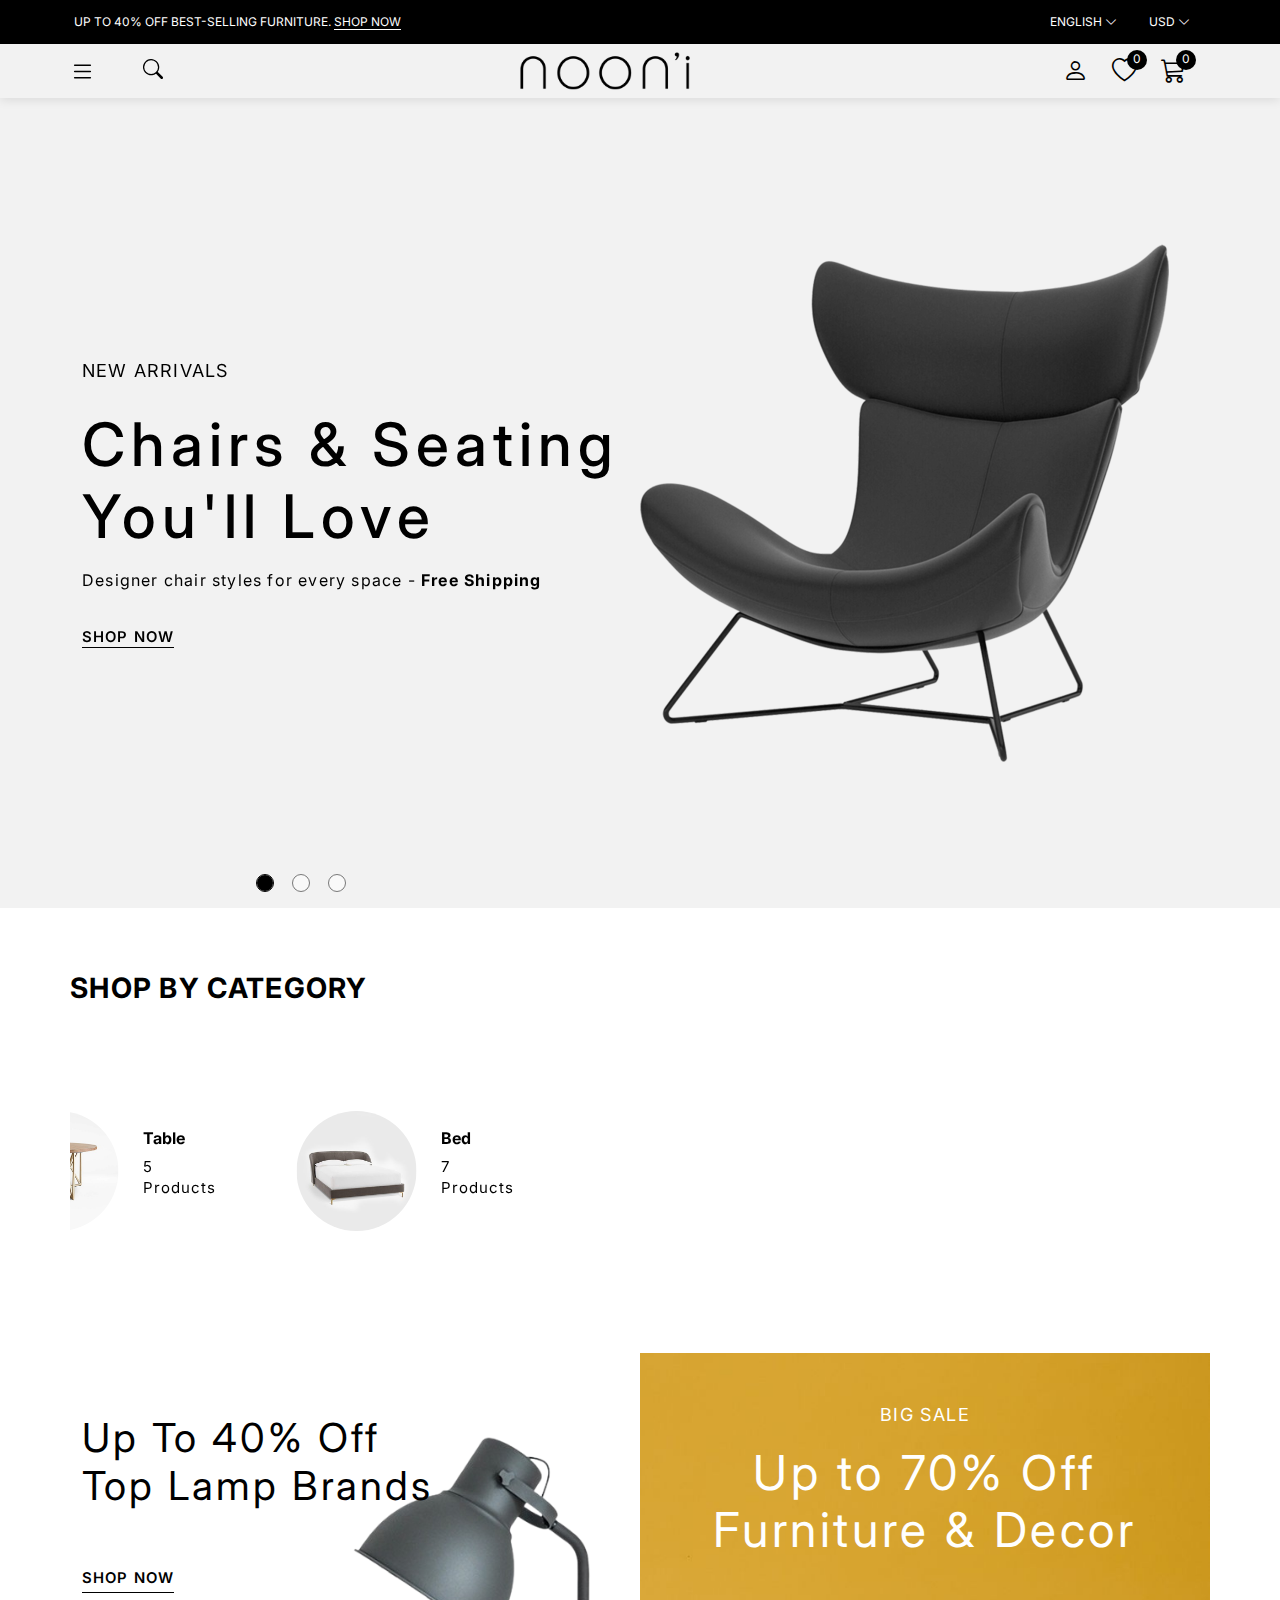
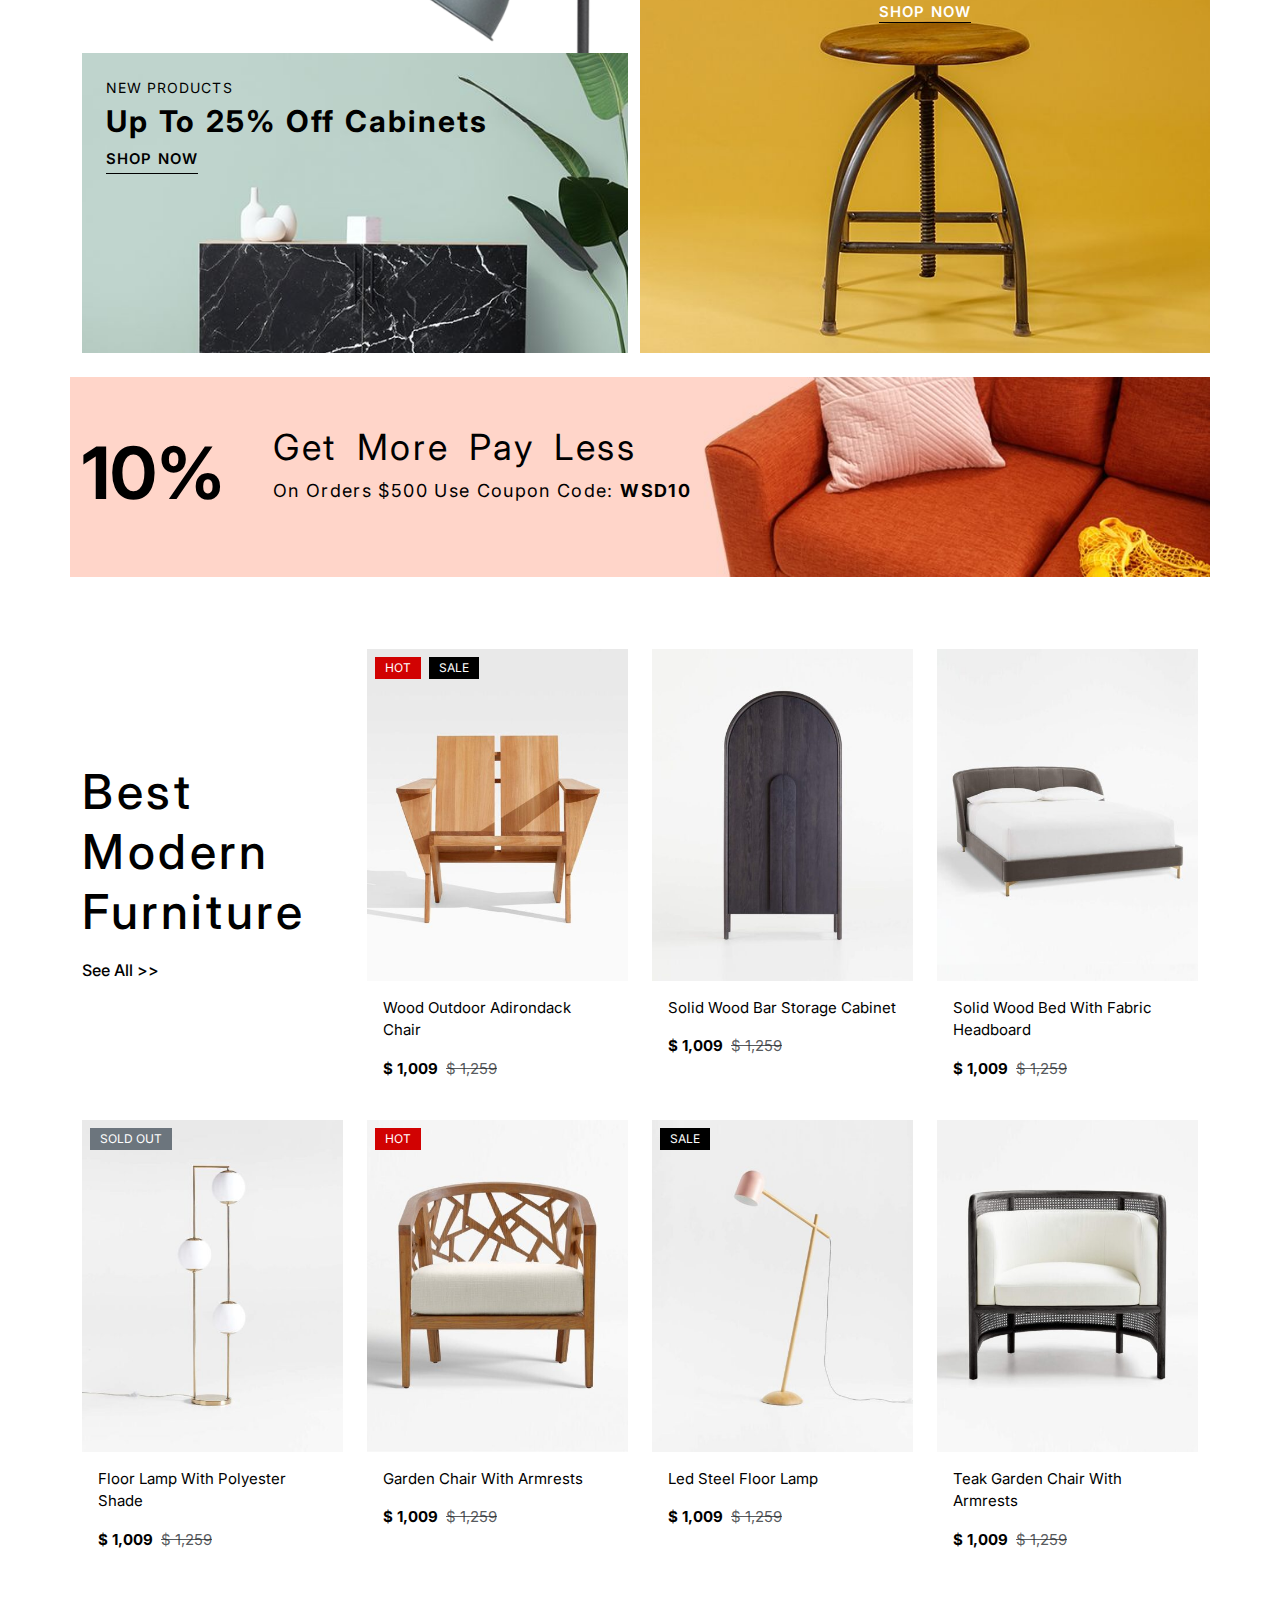
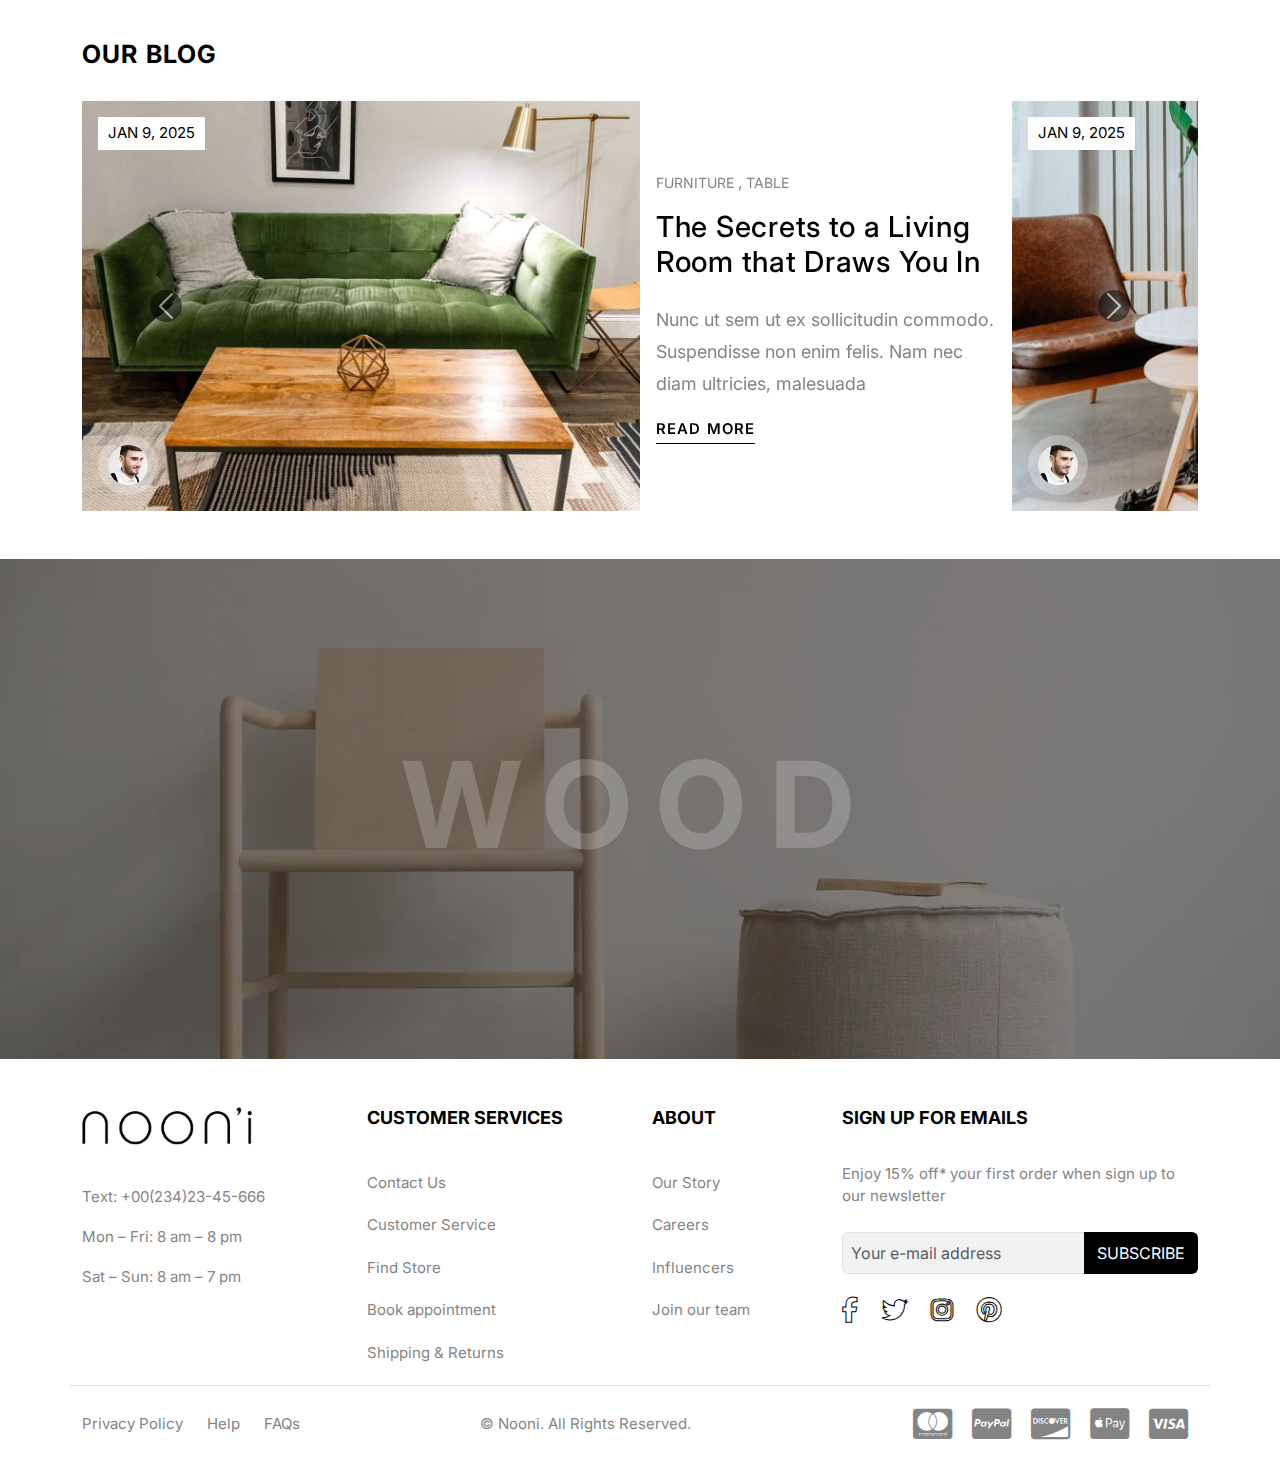
==== commit 942f18a6: "v02" ====
--- a/index.html
+++ b/index.html
@@ -12,6 +12,7 @@
   <link href="https://cdn.jsdelivr.net/npm/bootstrap@5.3.3/dist/css/bootstrap.min.css" rel="stylesheet"
     integrity="sha384-QWTKZyjpPEjISv5WaRU9OFeRpok6YctnYmDr5pNlyT2bRjXh0JMhjY6hW+ALEwIH" crossorigin="anonymous">
   <link rel="stylesheet" href="https://cdn.jsdelivr.net/npm/swiper@11/swiper-bundle.min.css" />
+  <link rel="stylesheet" href="https://cdn.jsdelivr.net/npm/swiper@11/swiper-bundle.min.css" />
   <link rel="stylesheet" href="https://unpkg.com/swiper/swiper-bundle.min.css">
   <link rel="stylesheet" href="https://cdnjs.cloudflare.com/ajax/libs/font-awesome/6.7.2/css/all.min.css"
     integrity="sha512-Evv84Mr4kqVGRNSgIGL/F/aIDqQb7xQ2vcrdIwxfjThSH8CSR7PBEakCr51Ck+w+/U6swU2Im1vVX0SVk9ABhg=="
@@ -26,7 +27,7 @@
 <body>
   <!-- header start  -->
   <header class="">
-    <nav class=" header-top  navbar  navbar-dark bg-black p-0 container-fluid ">
+    <nav id="header-top" class=" header-top  navbar  navbar-dark bg-black p-0 container-fluid ">
       <div class="container  p-1 d-flex justify-content-center align-items-center justify-content-md-between">
         <div class="leftTopNav navbar-text text-white">
           <p class="nav-paragraph m-0 ">
@@ -62,7 +63,7 @@
     <!-- -------------end top nav--------------- -->
 
     <nav class="buttom-header navbar col-12 ">
-      <div class="container px-0">
+      <div class="container  px-0">
         <div class="buttom-header-left  d-flex  gap-5">
           <!-- -------------burger menu------------- -->
           <svg xmlns="http://www.w3.org/2000/svg" width="25" height="25" fill="currentColor" class="bi bi-list"
@@ -80,13 +81,13 @@
               <button type="button" class="btn-close" data-bs-dismiss="offcanvas" aria-label="Close"></button>
             </div>
             <div class="offcanvas-body">
-              <ul class="navbar-nav justify-content-end flex-grow-1 pe-3">
-                <li class="nav-item d-flex align-items-center gap-5 fs-4">
-                  <a class="nav-link active" aria-current="page" href="#">Home</a>
+              <ul class="navbar-nav">
+                <li class="nav-item d-flex align-items-center justify-content-around fs-4">
+                  <a class=" nav-link active" aria-current="page" href="#">Home</a>
                   <i class="bi bi-chevron-right fs-5"></i>
                 </li>
                 <li class="nav-item d-flex align-items-center justify-content-around fs-4">
-                  <a class="nav-link" href="#">Shop</a>
+                  <a class="nav-link" href="./shop.html">Shop</a>
                   <i class="bi bi-chevron-right fs-5"></i>
                 </li>
                 <li class="nav-item d-flex align-items-center justify-content-around fs-4">
@@ -98,11 +99,11 @@
                   <i class="bi bi-chevron-right fs-5"></i>
                 </li>
                 <li class="nav-item d-flex align-items-center justify-content-around fs-4">
-                  <a class="nav-link" href="#">About us</a>
+                  <a class="nav-link" href="./pages/aboutUs.html">About us</a>
                   <i class="bi bi-chevron-right fs-5 opacity-0"></i>
                 </li>
                 <li class="nav-item d-flex align-items-center justify-content-around fs-4">
-                  <a class="nav-link" href="#">Contact us</a>
+                  <a class="nav-link" href="./pages/contactUs.html">Contact us</a>
                   <i class="bi bi-chevron-right fs-5 opacity-0"></i>
                 </li>
               </ul>
@@ -139,7 +140,7 @@
         </div>
 
         <!-- -------------icon in header at rihgt------------- -->
-        <div class="button-header-right d-flex gap-4">
+        <div class="button-header-right d-flex gap-4 me-4">
           <i class="PersonIcon bi bi-person dropdown cursor-pointer d-none d-md-block  " style="font-size: 25px;">
           </i>
           <!-- <div class="dropdown-content">
@@ -180,8 +181,8 @@
   <!-- add this to main tag to make Carousel moveing and with last  -->
   <!-- id="carouselExample" class="carousel slide" data-bs-ride="carousel" -->
   <main class="mainCont col-12 mb-5" data-bs-ride="carousel">
-    <div id="carouselExampleIndicators" class="carousel slide  container h-100">
-      <div class="carousel-indicators">
+    <div id="carouselExampleIndicators" class="carousel slide container h-100">
+      <div class="carousel-indicators d-flex  justify-content-center justify-content-lg-start">
         <button type="button" data-bs-target="#carouselExampleIndicators" data-bs-slide-to="0" class="active"
           aria-current="true" aria-label="Slide 1"></button>
         <button type="button" data-bs-target="#carouselExampleIndicators" data-bs-slide-to="1"
@@ -190,53 +191,55 @@
           aria-label="Slide 3"></button>
       </div>
 
-      <div class="carousel-inner">
-        <div class=" carousel-item active">
-          <div class="slide  d-flex justify-content-center align-items-center ">
-            <div class="leftSideHome1  col-6">
-              <p class="text-uppercase  "> new arrivals </p>
-              <h1 class="py-2"> Chairs & Seating You'll Love </h1>
+      <div class="carousel-inner h-100">
+        <div class="carousel-item active  h-100">
+          <div class="slide d-flex justify-content-center align-items-center gap-5 gap-md-0  gap-lg-0  h-100">
+            <div class="leftSideHome1 col-6">
+              <p class="mainT text-uppercase">new arrivals</p>
+              <h1 class="py-2">Chairs & Seating You'll Love</h1>
               <p class="mainP pb-3">
                 Designer chair styles for every space -
                 <span class="fw-bold">Free Shipping</span>
               </p>
-              <a class=" goLink text-uppercase text-decoration-none" href="#shop">shop now </a>
-            </div>
-            <img class="rightSideHome1   col-6" src="./assets/imgs/Home/slide-1-home1-2.png"
-              alt="home image for some products">
-          </div>
-        </div>
-
-
-        <div class="carousel-item">
-          <div class="slide  d-flex justify-content-center align-items-center ">
-            <div class="leftSideHome1  col-6">
-              <p class="text-uppercase  "> SALE OFF 30% </p>
-              <h1 class="py-2"> Lamps & Lighting Great Low Prices </h1>
+              <a class="goLink text-uppercase text-decoration-none" href="#shop">shop now</a>
+            </div>
+            <div class="col-6 rightSideHome1">
+              <img class="img-fluid" src="./assets/imgs/Home/slide-1-home1-2resize.png" alt="">
+            </div>
+          </div>
+        </div>
+
+        <div class="carousel-item  h-100">
+          <div class="slide d-flex justify-content-center align-items-center gap-4 gap-lg-0 gap-md-0  h-100">
+            <div class="leftSideHome1 col-6">
+              <p class="mainT text-uppercase">SALE OFF 30%</p>
+              <h1 class="py-2">Lamps & Lighting Great Low Prices</h1>
               <p class="mainP pb-3">
                 Free standard shipping
                 <span class="fw-bold">with $35</span>
               </p>
-              <a class=" goLink text-uppercase text-decoration-none" href="#shop">shop now </a>
-            </div>
-            <img class="rightSideHome1 col-6 " src="./assets/imgs/Home/slide-2-home1-1.png"
-              alt="home image for some products">
-          </div>
-        </div>
-
-        <div class="carousel-item">
-          <div class="slide  d-flex justify-content-center align-items-center">
-            <div class="leftSideHome1  col-6">
-              <p class="text-uppercase  "> SALE OFF 25% </p>
-              <h1 class="py-2"> Discover Living Room Tables </h1>
+              <a class="goLink text-uppercase text-decoration-none" href="#shop">shop now</a>
+            </div>
+            <div class="col-6 rightSideHome1">
+              <img class="img-fluid" src="./assets/imgs/Home/slide-2-home1-1resize.png" alt="">
+            </div>
+          </div>
+        </div>
+
+        <div class="carousel-item  h-100">
+          <div class="slide d-flex justify-content-center align-items-center gap-5 gap-md-0  gap-lg-0  h-100">
+            <div class="leftSideHome1 col-6">
+              <p class="mainT text-uppercase">SALE OFF 25%</p>
+              <h1 class="py-2">Discover Living Room Tables</h1>
               <p class="mainP pb-3">
                 Free standard shipping
-                <span class="fw-bold"> with $45</span>
+                <span class="fw-bold">with $45</span>
               </p>
-              <a class=" goLink text-uppercase text-decoration-none" href="#shop">shop now </a>
-            </div>
-            <img class="rightSideHome1   col-6" src="./assets/imgs/Home/slide-3-home1-1.png" style=" height: 400px;"
-              alt="home image for some products">
+              <a class="goLink text-uppercase text-decoration-none" href="#shop">shop now</a>
+            </div>
+            <div class="col-6 rightSideHome1">
+              <img class="img-fluid" src="./assets/imgs/Home/slide-3-home1-1.png" alt="">
+            </div>
           </div>
         </div>
       </div>
@@ -248,13 +251,12 @@
   <!-- col-6 col-md-4 col-lg-3 -->
   <div class="swiper container my-4">
     <h3 class=" headOfSwiper fw-bold pt-3">SHOP BY CATEGORY </h3>
-    <div class="swiper-wrapper d-flex align-content-center ">
-      <div class="swiper-slide " style="width: 25%;">
-        <div class=" productFigureContainer  d-flex justify-content-center align-items-center gap-4 "
-          style="height: 30vh;">
+    <div class="swiper-wrapper ">
+      <div class="swiper-slide" style="width: 25%;">
+        <div class=" productFigureContainer d-flex align-items-center gap-4 " style="height: 30vh;">
           <a href="#">
             <div class=" overflow-hidden position-relative rounded-circle">
-              <div class="productFigure">
+              <div class="productFigure st-productFigure">
                 <i class="productFigureIcon fa-solid fa-link position-absolute translate-middle start-50 top-50"></i>
               </div>
             </div>
@@ -264,6 +266,43 @@
               <h6 class="fw-bold">Chairs</h6>
             </a>
             <p class=""> 12 Products</p>
+          </div>
+        </div>
+      </div>
+
+      <div class="swiper-slide " style="width: 25%;">
+        <div class=" productFigureContainer d-flex  align-items-center gap-4" style="height: 35vh;">
+          <a href="#">
+            <div class=" overflow-hidden position-relative rounded-circle">
+              <div class="productFigure nd-productFigure">
+                <i class="productFigureIcon fa-solid fa-link position-absolute translate-middle start-50 top-50"></i>
+              </div>
+            </div>
+          </a>
+          <div class="productFigureInfo">
+            <a href="" class="text-decoration-none text-black">
+              <h6 class="fw-bold">Table</h6>
+            </a>
+            <p class=""> 5 Products</p>
+          </div>
+        </div>
+      </div>
+
+      <div class="swiper-slide " style="width: 25%;">
+        <div class=" productFigureContainer  d-flex justify-content-center align-items-center gap-4 "
+          style="height: 35vh;">
+          <a href="#">
+            <div class=" overflow-hidden position-relative rounded-circle">
+              <div class="productFigure rd-productFigure">
+                <i class="productFigureIcon fa-solid fa-link position-absolute translate-middle start-50 top-50"></i>
+              </div>
+            </div>
+          </a>
+          <div class="productFigureInfo">
+            <a href="" class="text-decoration-none text-black">
+              <h6 class="fw-bold">Bed</h6>
+            </a>
+            <p class=""> 7 Products</p>
           </div>
         </div>
       </div>
@@ -273,45 +312,7 @@
           style="height: 35vh;">
           <a href="#">
             <div class=" overflow-hidden position-relative rounded-circle">
-              <div class="productFigure">
-                <i class="productFigureIcon fa-solid fa-link position-absolute translate-middle start-50 top-50"></i>
-              </div>
-            </div>
-          </a>
-          <div class="productFigureInfo">
-            <a href="" class="text-decoration-none text-black">
-              <h6 class="fw-bold">Table</h6>
-            </a>
-            <p class=""> 5 Products</p>
-          </div>
-        </div>
-      </div>
-
-      <div class="swiper-slide" style="width: 25%;">
-        <div class=" productFigureContainer d-flex justify-content-center align-items-center gap-4 "
-          style="height: 35vh;">
-          <a href="#">
-            <div class=" overflow-hidden position-relative rounded-circle">
-              <div class="productFigure">
-                <i class="productFigureIcon fa-solid fa-link position-absolute translate-middle start-50 top-50"></i>
-              </div>
-            </div>
-          </a>
-          <div class="productFigureInfo">
-            <a href="" class="text-decoration-none text-black">
-              <h6 class="fw-bold">Bed</h6>
-            </a>
-            <p class=""> 7 Products</p>
-          </div>
-        </div>
-      </div>
-
-      <div class="swiper-slide" style="width: 25%;">
-        <div class=" productFigureContainer d-flex justify-content-center align-items-center gap-4"
-          style="height: 35vh;">
-          <a href="#">
-            <div class=" overflow-hidden position-relative rounded-circle">
-              <div class="productFigure">
+              <div class="productFigure th-productFigure">
                 <i class="productFigureIcon fa-solid fa-link position-absolute translate-middle start-50 top-50"></i>
               </div>
             </div>
@@ -333,7 +334,7 @@
   <div class="container my-4">
     <div class="row">
       <!-- Left side - big sale -->
-      <div class="col-12 col-lg-6 mb-3 mb-lg-0">
+      <div class="col-12 col-md-6 col-lg-6 mb-3 mb-lg-0 order-2 order-md-1">
         <div class="lampSide d-flex flex-column justify-content-center">
           <div class="lampSideInfo">
             <h2 class="lampSideH pb-5">Up To 40% Off <br> Top Lamp Brands</h2>
@@ -341,6 +342,7 @@
           </div>
         </div>
 
+
         <div class="newSide d-flex flex-column justify-content-start pt-4 ps-4">
           <p class="text-uppercase">new products</p>
           <h2>Up To 25% Off Cabinets</h2>
@@ -349,16 +351,16 @@
       </div>
 
       <!-- Right side - big sale -->
-      <div class="col-12 col-lg-6 bigSaleSide text-center mb-3 mb-lg-0">
+      <div class="col-12 col-md-6 col-lg-6 bigSaleSide text-center mb-3 mb-lg-0 order-1 order-md-2">
         <div class="bigSaleSideInfo pt-5">
           <p class="text-white text-uppercase">big sale</p>
-          <h2 class="text-white">Up to 70% Off <br> Furniture & Decor</h2>
+          <h2 class="bigSaleSideH text-white">Up to 70% Off <br> Furniture & Decor</h2>
           <a class="goLink text-uppercase text-decoration-none text-white" href="#shop">shop now</a>
         </div>
       </div>
 
       <!--start Bottom side - CouponSide -->
-      <div class="col-12 CouponSide bg-red my-4">
+      <div class="col-12 CouponSide bg-red my-4 order-3 order-md-3">
         <div class="CouponSideInfo d-flex align-items-center gap-5 h-100">
           <h2>10%</h2>
           <div>
@@ -377,9 +379,10 @@
   <div class="container my-5">
     <div class="row g-4">
 
-      <div class="col-12 col-lg-3 text-center text-lg-start">
-        <h2 class="mb-2 mb-lg-3 text-dark">Best Modern Furniture</h2>
-        <a href="#" class="d-none d-lg-block text-black text-decoration-none fw-medium">
+      <div
+        class="col-12 col-lg-3 col-md-4 d-flex flex-column justify-content-lg-center justify-content-md-center  text-center text-lg-start text-md-start">
+        <h2 class="HFurniture mb-2 mb-lg-3 text-black ">Best Modern Furniture</h2>
+        <a href="#" class="d-none d-lg-block d-md-block  text-black text-decoration-none fw-medium">
           See All >>
         </a>
       </div>
@@ -426,7 +429,6 @@
         </div>
       </div>
 
-
       <div class="col-6 col-md-4 col-lg-3">
         <div class="card product-card border-0 ">
           <div class="position-relative image-container">
@@ -669,7 +671,6 @@
     </div>
   </div>
   <!-------------------------- Best Modern Furniture sections END ---------------------------->
-
 
 
 
@@ -682,7 +683,7 @@
           <div class="d-flex flex-wrap w-100">
             <div class="leftCarousel col-6 ">
               <a href="#" class="blogToGo">
-                <img src="./assets/imgs/Home/blog-1-1174x862.jpg" class="img-blog " alt="...">
+                <img src="./assets/imgs/Home/blog-1-1174x862.jpg" class="img-toscale " alt="...">
               </a>
               <div
                 class=" auther-contain rounded-circle position-absolute d-flex justify-content-center align-items-center">
@@ -728,7 +729,7 @@
           <div class="d-flex flex-wrap w-100">
             <div class="leftCarousel col-6 ">
               <a href="#" class="blogToGo">
-                <img src="./assets/imgs/Home/blog-2-1174x862.jpg" class="img-blog " alt="...">
+                <img src="./assets/imgs/Home/blog-2-1174x862.jpg" class="img-toscale " alt="...">
               </a>
 
               <div
@@ -797,7 +798,7 @@
   <!-- ------------------- background vedio section ended------------------- -->
 
   <!-- ------------------- footer start------------------- -->
-  <footer id="footer">
+  <footer id="footer"  class="mt-5">
     <!-- top footer -->
     <div class="topFooter">
       <div class="container">
--- a/assets/styles/index.css
+++ b/assets/styles/index.css
@@ -15,17 +15,15 @@
     position: relative;
     max-width: fit-content;
 }
-
 .linkForHover::before {
     content: "";
     position: absolute;
     width: 100%;
     height: 1px;
-    background-color: var(--top-link-hover-color);
-    bottom: -2px;
+    background-color: white;
+    bottom: -1px;
     left: 0;
 }
-
 .linkForHover::after {
     content: "";
     position: absolute;
@@ -33,7 +31,7 @@
     height: 1px;
     background-color: var(--top-link-hover-color);
     transition: width 0.3s ease-in-out;
-    bottom: -2px;
+    bottom: -1px;
     left: 0;
 }
 
@@ -62,7 +60,7 @@
     background-color: #f1f1f1;
     min-width: 120px;
     box-shadow: 0px 8px 16px 0px rgba(0, 0, 0, 0.2);
-    z-index: 1;
+    z-index: 9;
 }
 
 .dropdown-content a {
@@ -99,6 +97,13 @@
     left: 25px;
 }
 
+header {
+    position: sticky;
+    top: 0;
+    z-index: 8;
+    box-shadow: 0 2px 10px rgba(0, 0, 0, 0.1);
+}
+
 /* @media screen and (max-width: 767px) {
     .rightTopNav {
         display: none;
@@ -114,34 +119,27 @@
 /* .slide img{
     object-fit: contain;
 } */
-
 .mainCont {
     height: 90vh;
 }
-
 .mainCont,
 .buttom-header {
     background-color: var(--main-bg-color);
 }
-
 .leftSideHome1 p {
     font-size: 18px;
     letter-spacing: 1.2px;
 }
-
 .leftSideHome1 h1 {
-    font-size: 63px;
+    font-size: 60px;
     letter-spacing: 0.100em;
 }
-
 .leftSideHome1 .mainP {
     font-size: 16px;
 }
-
 .carousel-indicators {
     justify-content: flex-start;
 }
-
 .carousel-indicators button {
     width: 1rem !important;
     height: 1rem !important;
@@ -149,11 +147,55 @@
     border-radius: 50% !important;
     margin-left: 15px !important;
 }
-
 .carousel-indicators button.active {
     background-color: black;
 }
-
+.rightSideHome1 img {
+    max-width: 100%;
+    height: auto;
+    object-fit: contain;
+}
+.slide {
+    height: 100%;
+}
+
+.carousel-item {
+    height: 100%;
+}
+
+@media screen and (max-width: 767px) {
+    .mainCont {
+        height: 90vh;
+        padding: 20px 0;
+    }
+
+    .slide {
+        flex-direction: column;
+        text-align: center;
+        height: 100%;
+    }
+
+    .leftSideHome1, .rightSideHome1 {
+        width: 100% !important;
+        padding: 0 15px;
+    }
+
+    .leftSideHome1 h1 {
+        font-size: 25px !important;
+    }
+
+    .leftSideHome1 p {
+        font-size: 14px !important;
+    }
+
+    .rightSideHome1 img {
+        max-height: 200px;
+    }
+    .carousel-indicators button {
+        width: 0.5rem !important;
+        height: 0.5rem !important;
+    }
+}
 /* -------------------------main end--------------------------- */
 
 /* ------------------- SHOP BY CATEGORY end slider  ------------------- */
@@ -170,6 +212,15 @@
     transition: transform 0.5s ease;
     position: relative;
 }
+.nd-productFigure{
+    background-image: url(../imgs/Home/table.jpg);
+}
+.rd-productFigure{
+    background-image: url(../imgs/Home/bed.jpg);
+}
+.th-productFigure{
+    background-image: url(../imgs/Home/lamp-1.jpg);
+}
 
 .productFigure::after {
     content: '';
@@ -193,6 +244,9 @@
 .productFigure:hover .productFigureIcon {
     display: block;
 }
+.swiper-slide{
+    flex-shrink: 10;
+}
 
 .productFigureIcon {
     display: none;
@@ -217,16 +271,40 @@
 
 /* -------------------------big sale sections start --------------------------- */
 .lampSide {
+    position: relative;
     height: 300px;
     max-height: 100%;
-    background-image: url(../imgs/Home/banner-0-removebg-preview.png);
+    overflow: hidden;
+}
+
+.lampSide::before {
+    content: "";
+    position: absolute;
+    top: 0;
+    left: 0;
+    width: 100%;
+    height: 100%;
     background-size: cover;
     background-position: center;
+    background-image: url(../imgs/Home/banner-0-removebg-preview.png);
+    transition: transform 0.3s ease;
+    z-index: 1;
+}
+.lampSide:hover::before {
+    transform: scale(1.1);
+}
+
+.lampSideInfo {
+    position: relative;
+    z-index: 2;
+    display: flex;
+    flex-direction: column;
+    justify-content: center;
+    height: 100%;
 }
 
 .lampSideInfo h2 {
     font-size: 40px;
-    /* font-size: 48px; */
     font-weight: 400;
     letter-spacing: 0.075em;
 }
@@ -285,6 +363,17 @@
     background-position: bottom;
     overflow: hidden;
 }
+@media screen and (max-width: 767px) {
+    .CouponSide {
+        height: 400px;
+        background-position: 70% center;
+    }
+    .CouponSideInfo{
+        flex-direction: column;
+        padding-top: 4rem;
+    }
+}
+
 
 .CouponSideInfo h2 {
     font-size: 72px;
@@ -309,6 +398,12 @@
 /* -------------------------big sale sections end --------------------------- */
 
 /* -------------------------- Best Modern Furniture sections SRART --------------------------- */
+.HFurniture{
+    font-size: 48px;
+    letter-spacing: 3.6px;
+    line-height: 1.25 !important;
+}
+
 .card {
     font-size: 15px;
     color: black;
@@ -422,11 +517,11 @@
     background-color: gray !important;
 }
 
-.img-blog:hover {
+.img-toscale:hover {
     transform: scale(1.1);
 }
 
-.img-blog {
+.img-toscale{
     transition: 500ms ease;
     max-width: 100%;
 }
@@ -581,7 +676,11 @@
     letter-spacing: 0.2em;
     font-weight: 700;
 }
-
+@media screen and (max-width: 767px) {
+    .videoSiction {
+        height: 200px !important;
+    }
+}
 /* ------------------- background vedio section ended --------------------- */
 
 
@@ -658,4 +757,90 @@
     bottom: 0px;
     right: 0px;
     z-index: 1000;
-}+}
+
+/* ======================================================================================================= */
+@media screen and (max-width: 767px) {
+    .HFurniture {
+        font-size: 20px;
+    }
+    .lampSideH{
+        font-size: 20px;
+    }
+    .leftSideHome1 h1{
+        font-size: 25px !important;
+    }
+    .leftSideHome1 p{
+        font-size: 14px !important;
+    }
+    .firstSide h2{
+        font-size: 20px;
+    }
+    .layerTextWood  h1{
+        font-size: 60px ;
+    }
+    .goLink{
+        font-size: 14px !important;
+    }
+}
+@media screen and (max-width: 992px) {
+    .HFurniture {
+        font-size: 25px !important;
+    }
+    .lampSideH{
+        font-size: 25px !important;
+    }
+    .bigSaleSideH{
+        font-size: 25px !important;
+    }
+    .CouponSideInfo h2{
+        font-size: 50px;
+    }
+    .CouponSideInfo h3{
+        font-size: 25px;
+    }
+    .CouponSideInfo p{
+        font-size: 15px;
+    }
+    .newSide h2{
+        font-size: 25px;
+    }
+    .leftSideHome1 h1{
+        font-size: 39px;
+    }
+    .leftSideHome1 p{
+        font-size: 14px;
+    }
+    .goLink{
+        font-size: 14px !important;
+    }
+    .headOfSwiper{
+        font-size: 18px;
+        text-align: center;
+    }
+    .HFurniture{
+        font-size: 20px !important;
+    }
+    .ourBlog{
+        font-size: 18px;
+        text-align: center;
+    }
+    .firstSide h2{
+        font-size: 23px;
+    }
+    .firstSide p{
+        font-size: 15px;
+    }
+    .topLinks{
+        font-size: 13px;
+    }
+    .date-time{
+        font-size: 12px ;
+    }
+    .dateTimeRight{
+        font-size: 12px ;
+    }
+    .layerTextWood  h1{
+        font-size: 80px ;
+    }
+}
